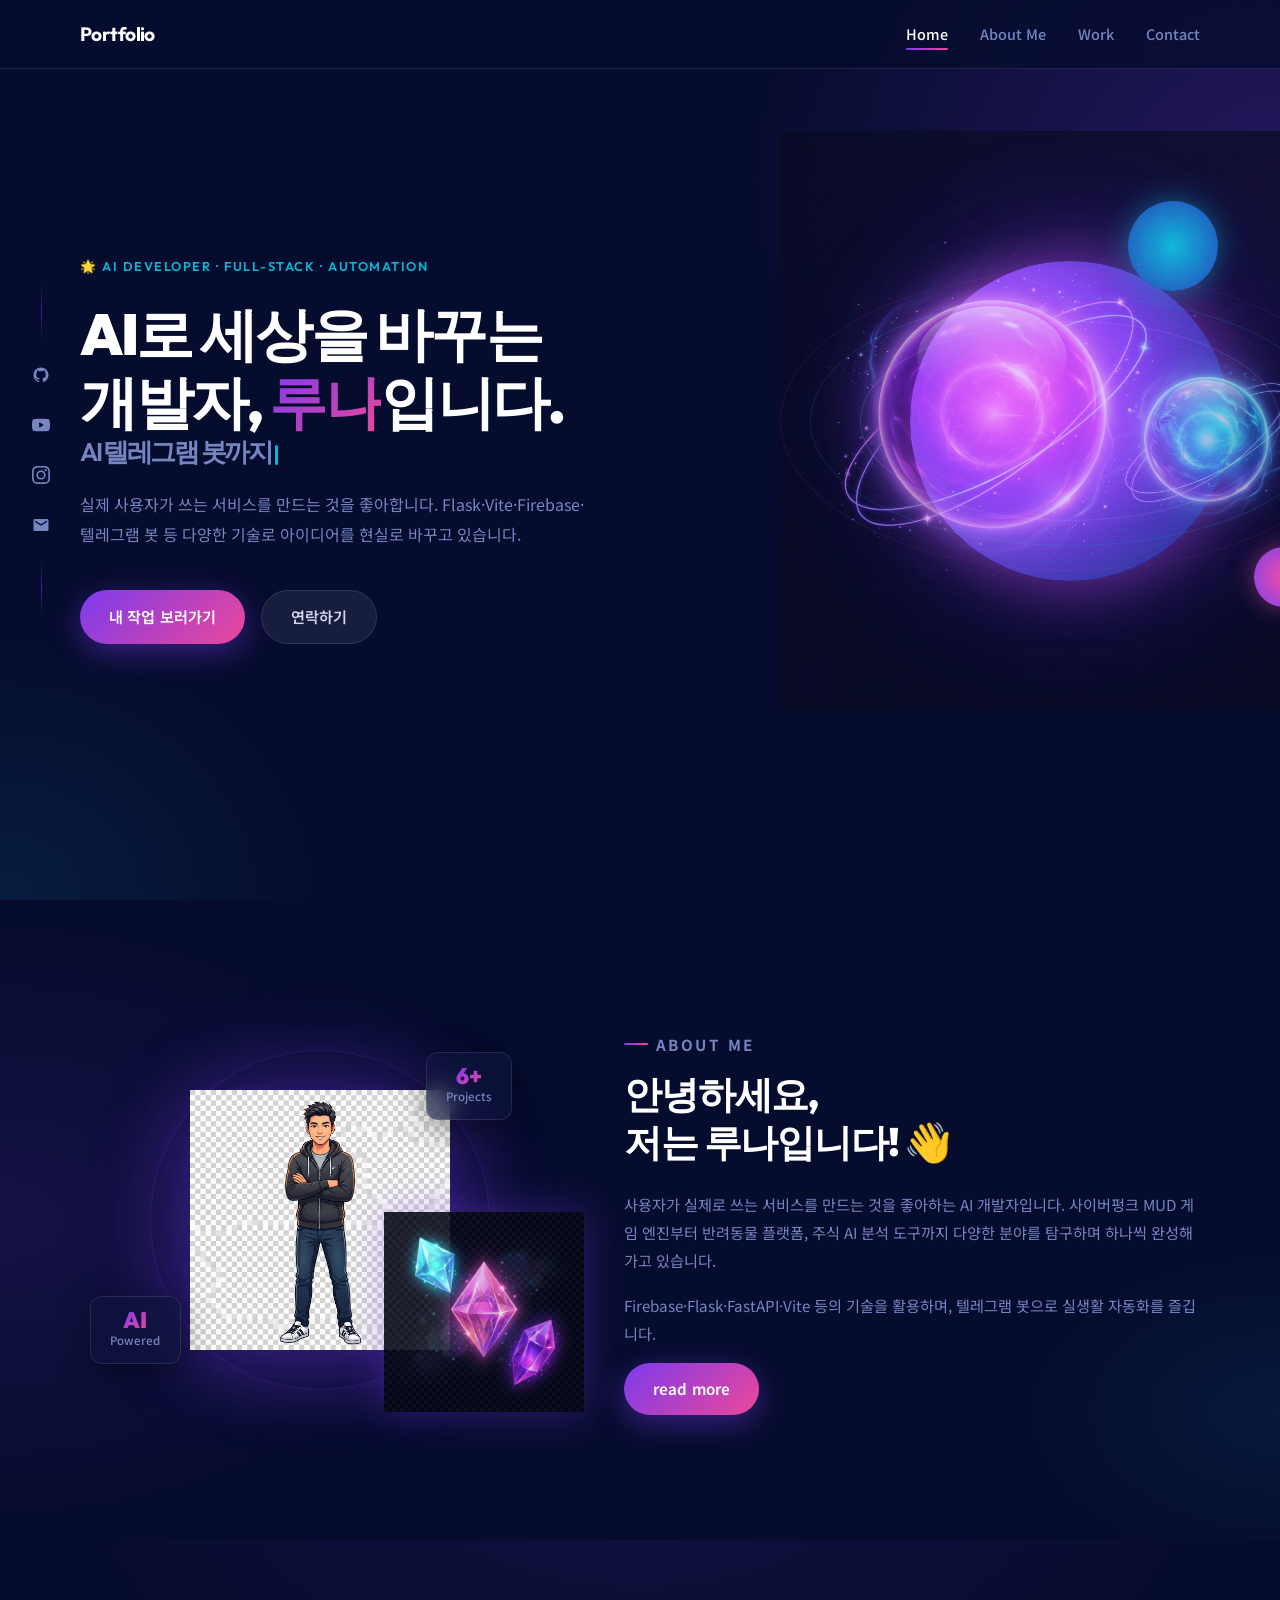
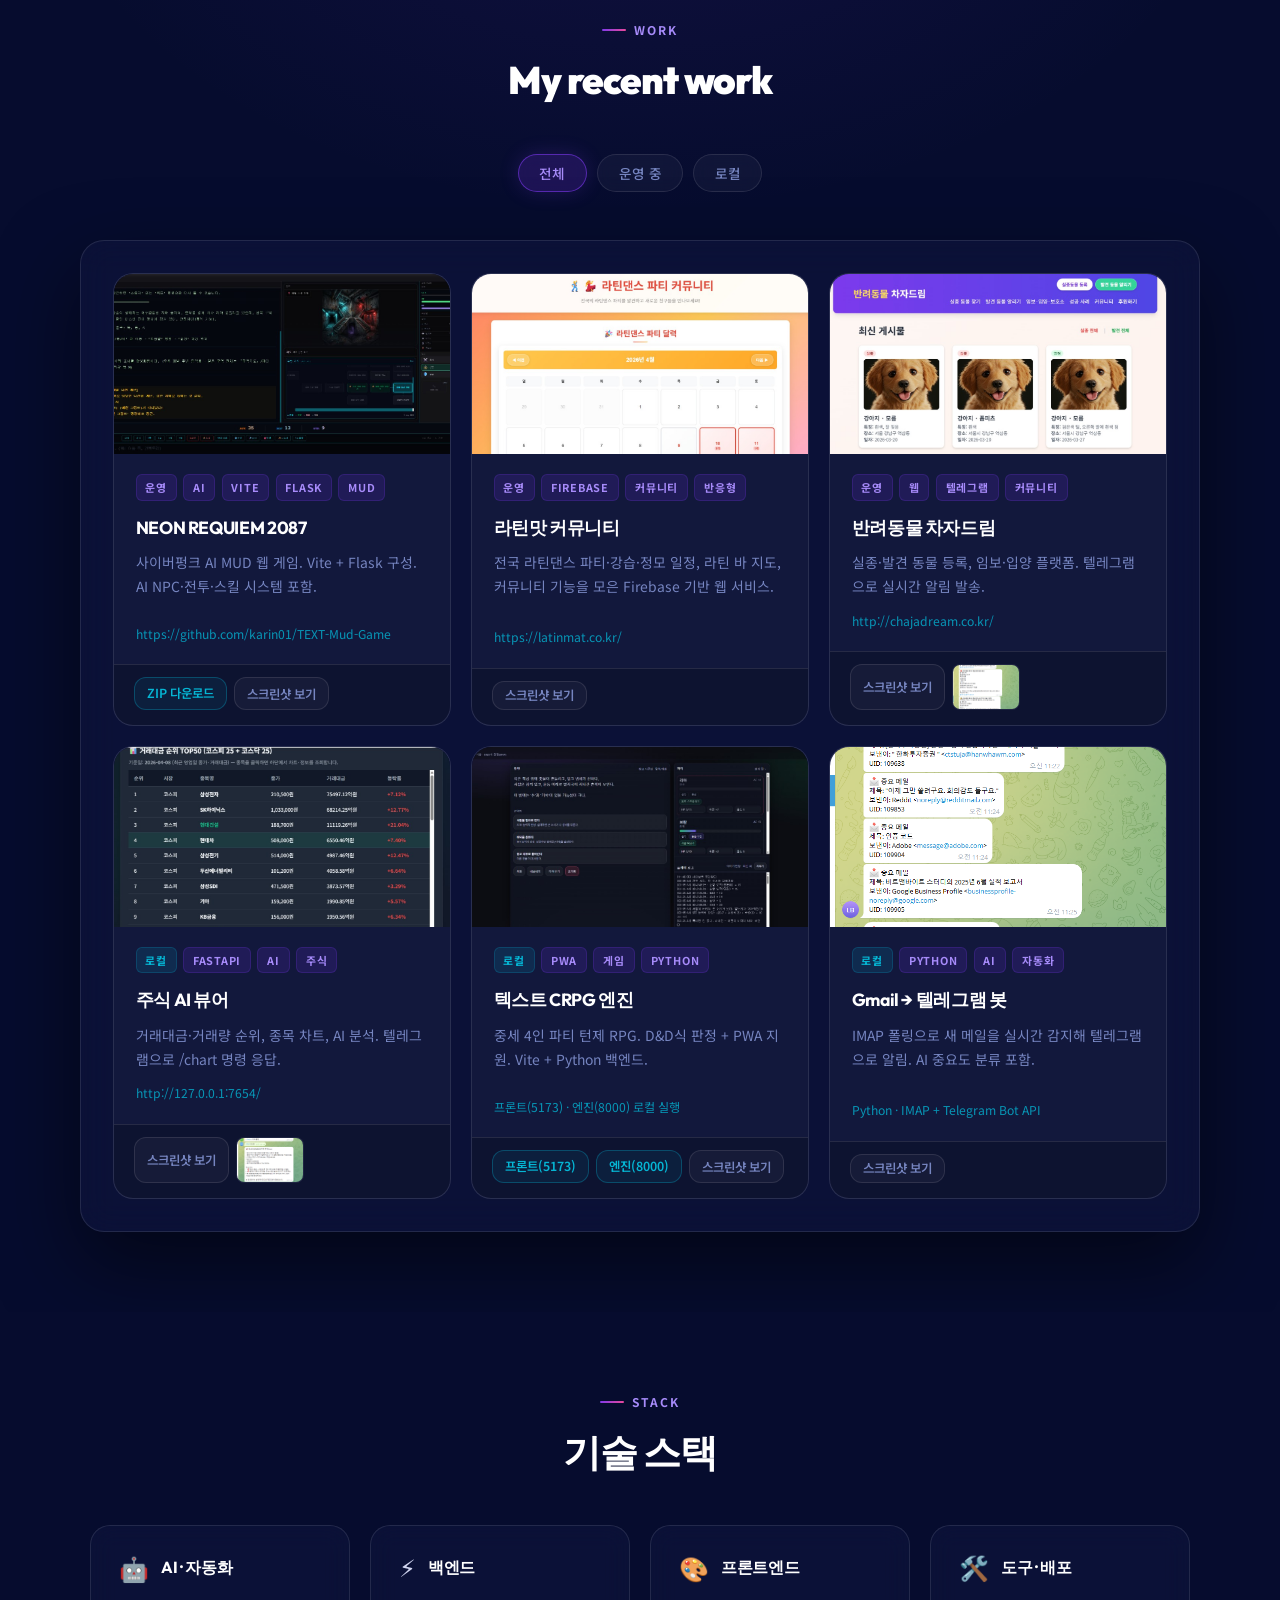
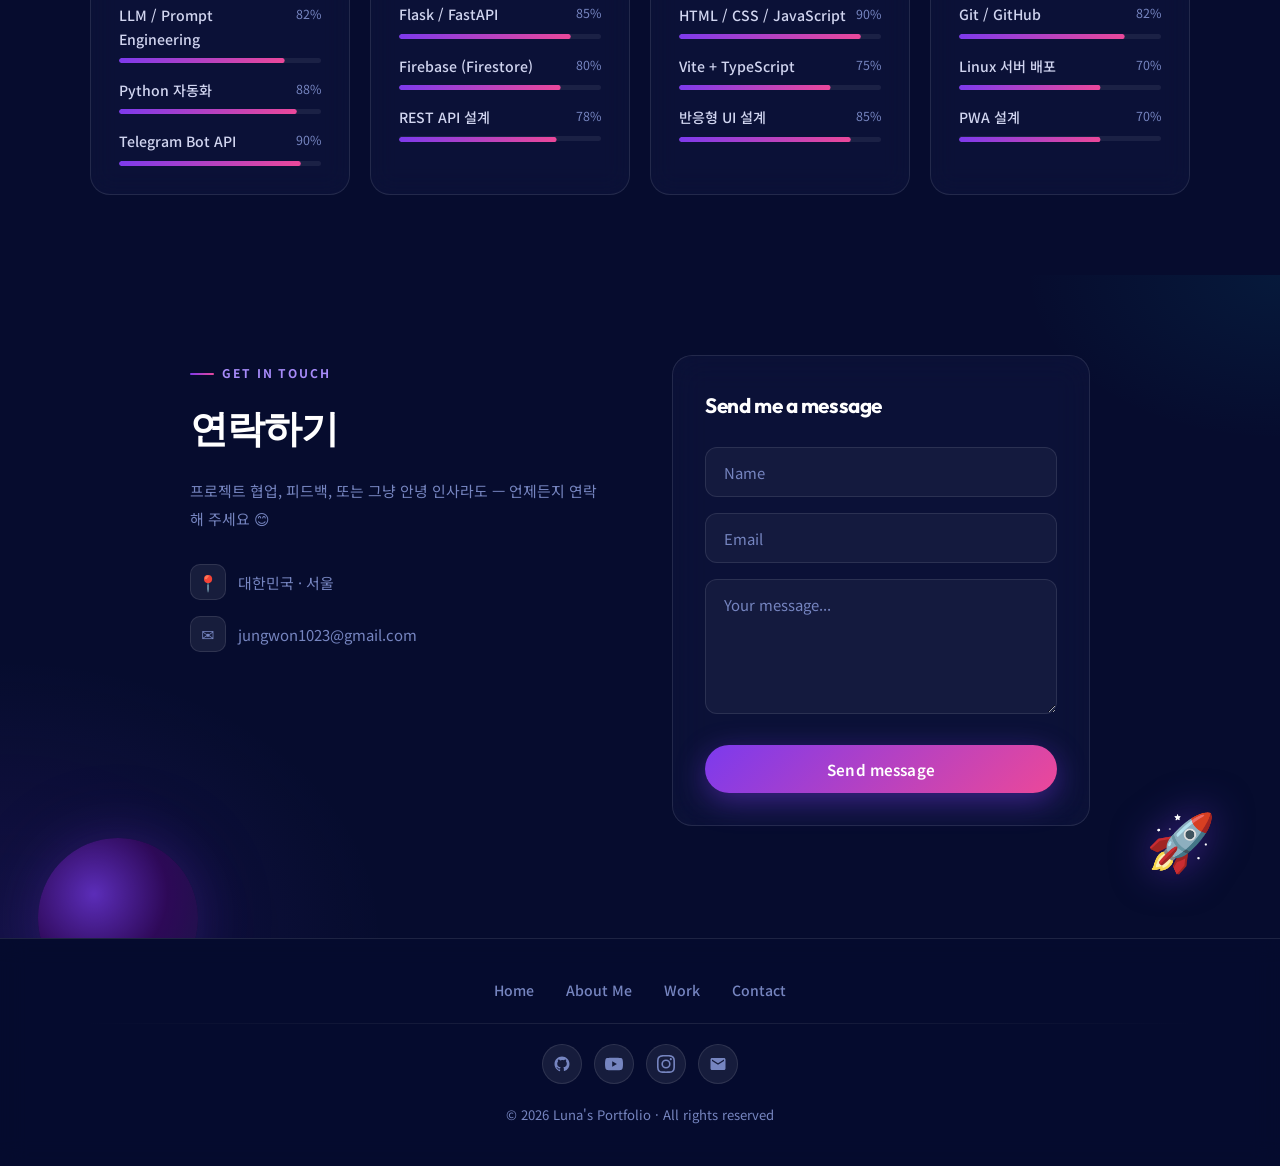
==== index.html @ 4ca3748e "Portfolio: 다크 네온 글래스모피즘 포트폴리오 초기 배포" ====
<!DOCTYPE html>
<html lang="ko">
<head>
  <meta charset="UTF-8" />
  <meta name="viewport" content="width=device-width, initial-scale=1.0" />
  <meta name="description" content="AI 개발자 루나의 포트폴리오 — 실제 운영·개발 중인 프로젝트를 소개합니다." />
  <title>Luna's Portfolio — AI Developer</title>
  <link rel="preconnect" href="https://fonts.googleapis.com" />
  <link rel="preconnect" href="https://fonts.gstatic.com" crossorigin />
  <link href="https://fonts.googleapis.com/css2?family=Noto+Sans+KR:wght@400;500;700;900&family=Outfit:wght@400;600;700;900&display=swap" rel="stylesheet" />
  <link rel="stylesheet" href="css/style.css" />
</head>
<body>

  <!-- ══════════════════════════════════════════
       좌측 사이드바 (소셜 아이콘 세로 배열)
  ══════════════════════════════════════════ -->
  <aside class="sidebar" aria-label="사이드 소셜 링크">
    <div class="sidebar-line"></div>
    <a href="https://github.com/karin01" target="_blank" rel="noopener noreferrer" class="sidebar-icon" aria-label="GitHub">
      <svg viewBox="0 0 24 24" fill="currentColor"><path d="M12 2C6.48 2 2 6.48 2 12c0 4.42 2.87 8.17 6.84 9.5.5.09.68-.22.68-.48v-1.7c-2.78.6-3.37-1.34-3.37-1.34-.46-1.16-1.12-1.47-1.12-1.47-.91-.62.07-.61.07-.61 1.01.07 1.54 1.04 1.54 1.04.9 1.54 2.36 1.09 2.93.84.09-.65.35-1.09.64-1.34-2.22-.25-4.56-1.11-4.56-4.95 0-1.09.39-1.99 1.03-2.69-.1-.25-.45-1.27.1-2.65 0 0 .84-.27 2.75 1.02A9.56 9.56 0 0 1 12 6.8c.85.004 1.71.115 2.51.337 1.91-1.29 2.75-1.02 2.75-1.02.55 1.38.2 2.4.1 2.65.64.7 1.03 1.6 1.03 2.69 0 3.85-2.34 4.7-4.57 4.95.36.31.68.92.68 1.85v2.74c0 .27.18.58.69.48A10.01 10.01 0 0 0 22 12c0-5.52-4.48-10-10-10z"/></svg>
    </a>
    <a href="https://www.youtube.com/@Lunastarin" target="_blank" rel="noopener noreferrer" class="sidebar-icon" aria-label="YouTube">
      <svg viewBox="0 0 24 24" fill="currentColor"><path d="M23.495 6.205a3.007 3.007 0 0 0-2.088-2.088c-1.87-.501-9.396-.501-9.396-.501s-7.507-.01-9.396.501A3.007 3.007 0 0 0 .527 6.205a31.247 31.247 0 0 0-.522 5.805 31.247 31.247 0 0 0 .522 5.783 3.007 3.007 0 0 0 2.088 2.088c1.868.502 9.396.502 9.396.502s7.506 0 9.396-.502a3.007 3.007 0 0 0 2.088-2.088 31.247 31.247 0 0 0 .5-5.783 31.247 31.247 0 0 0-.5-5.805zM9.609 15.601V8.408l6.264 3.602z"/></svg>
    </a>
    <a href="https://www.instagram.com/Lunastarin" target="_blank" rel="noopener noreferrer" class="sidebar-icon" aria-label="Instagram">
      <svg viewBox="0 0 24 24" fill="currentColor"><path d="M12 2.163c3.204 0 3.584.012 4.85.07 3.252.148 4.771 1.691 4.919 4.919.058 1.265.069 1.645.069 4.849 0 3.205-.012 3.584-.069 4.849-.149 3.225-1.664 4.771-4.919 4.919-1.266.058-1.644.07-4.85.07-3.204 0-3.584-.012-4.849-.07-3.26-.149-4.771-1.699-4.919-4.92-.058-1.265-.07-1.644-.07-4.849 0-3.204.013-3.583.07-4.849.149-3.227 1.664-4.771 4.919-4.919 1.266-.057 1.645-.069 4.849-.069zm0-2.163c-3.259 0-3.667.014-4.947.072-4.358.2-6.78 2.618-6.98 6.98-.059 1.281-.073 1.689-.073 4.948 0 3.259.014 3.668.072 4.948.2 4.358 2.618 6.78 6.98 6.98 1.281.058 1.689.072 4.948.072 3.259 0 3.668-.014 4.948-.072 4.354-.2 6.782-2.618 6.979-6.98.059-1.28.073-1.689.073-4.948 0-3.259-.014-3.667-.072-4.947-.196-4.354-2.617-6.78-6.979-6.98-1.281-.059-1.69-.073-4.949-.073zm0 5.838a6.162 6.162 0 1 0 0 12.324 6.162 6.162 0 0 0 0-12.324zM12 16a4 4 0 1 1 0-8 4 4 0 0 1 0 8zm6.406-11.845a1.44 1.44 0 1 0 0 2.881 1.44 1.44 0 0 0 0-2.881z"/></svg>
    </a>
    <a href="mailto:jungwon1023@gmail.com" class="sidebar-icon" aria-label="이메일 보내기">
      <svg viewBox="0 0 24 24" fill="currentColor"><path d="M20 4H4c-1.1 0-2 .9-2 2v12c0 1.1.9 2 2 2h16c1.1 0 2-.9 2-2V6c0-1.1-.9-2-2-2zm0 4-8 5-8-5V6l8 5 8-5v2z"/></svg>
    </a>
    <div class="sidebar-line"></div>
  </aside>

  <!-- ══════════════════════════════════════════
       헤더 네비게이션
  ══════════════════════════════════════════ -->
  <header class="site-header">
    <a class="logo" href="#top">Portfolio</a>
    <nav class="nav" aria-label="주요 메뉴">
      <a href="#top" class="nav-link is-active">Home</a>
      <a href="#about" class="nav-link">About Me</a>
      <a href="#projects" class="nav-link">Work</a>
      <a href="#contact" class="nav-link">Contact</a>
    </nav>
    <button class="nav-toggle" id="nav-toggle" aria-label="메뉴 열기">☰</button>
  </header>

  <main id="top">

    <!-- ══════════════════════════════════════════
         히어로 섹션
    ══════════════════════════════════════════ -->
    <section class="hero">
      <!-- 배경 장식 구체들 -->
      <div class="orb-group" aria-hidden="true">
        <div class="orb orb-main">
          <div class="orb-ring orb-ring-1"></div>
          <div class="orb-ring orb-ring-2"></div>
          <div class="orb-ring orb-ring-3"></div>
        </div>
        <div class="orb orb-sm orb-sm-1"></div>
        <div class="orb orb-sm orb-sm-2"></div>
        <img src="assets/orbs.png" class="orb-img" alt="" aria-hidden="true" />
      </div>

      <!-- 히어로 텍스트 -->
      <div class="hero-content">
        <p class="hero-eyebrow">🌟 AI Developer · Full-Stack · Automation</p>
        <h1 class="hero-title">
          <span class="hero-line-1">AI로 세상을 바꾸는</span>
          <span class="hero-line-2">개발자, <span class="hero-name-grad">루나</span>입니다.</span>
          <span class="hero-line-3">
            <span id="typing-target">사이버펑크 MUD 게임부터<span class="typing-cursor"></span></span>
          </span>
        </h1>
        <p class="hero-lead">
          실제 사용자가 쓰는 서비스를 만드는 것을 좋아합니다.
          Flask·Vite·Firebase·텔레그램 봇 등 다양한 기술로
          아이디어를 현실로 바꾸고 있습니다.
        </p>
        <div class="hero-actions">
          <a class="btn btn-primary" href="#projects">내 작업 보러가기</a>
          <a class="btn btn-ghost" href="#contact">연락하기</a>
        </div>
      </div>
    </section>

    <!-- ══════════════════════════════════════════
         소개 섹션
    ══════════════════════════════════════════ -->
    <section id="about" class="section about-section">
      <!-- 캐릭터 + 원형 배경 -->
      <div class="about-visual">
        <div class="about-circle-bg"></div>
        <img src="assets/character.png" alt="캐릭터 일러스트" class="about-character" />
        <img src="assets/crystals.png" alt="" class="about-crystals" aria-hidden="true" />
        <!-- 작은 박스 카드들 -->
        <div class="about-badge about-badge-1" aria-hidden="true">
          <span class="badge-num">6+</span>
          <span class="badge-lbl">Projects</span>
        </div>
        <div class="about-badge about-badge-2" aria-hidden="true">
          <span class="badge-num">AI</span>
          <span class="badge-lbl">Powered</span>
        </div>
      </div>

      <!-- About 텍스트 -->
      <div class="about-text">
        <p class="section-label">About Me</p>
        <h2>안녕하세요,<br />저는 루나입니다! 👋</h2>
        <p>
          사용자가 실제로 쓰는 서비스를 만드는 것을 좋아하는 AI 개발자입니다.
          사이버펑크 MUD 게임 엔진부터 반려동물 플랫폼, 주식 AI 분석 도구까지
          다양한 분야를 탐구하며 하나씩 완성해가고 있습니다.
        </p>
        <p>
          Firebase·Flask·FastAPI·Vite 등의 기술을 활용하며,
          텔레그램 봇으로 실생활 자동화를 즐깁니다.
        </p>
        <a class="btn btn-primary" href="#projects">read more</a>
      </div>
    </section>

    <!-- ══════════════════════════════════════════
         프로젝트 섹션
    ══════════════════════════════════════════ -->
    <section id="projects" class="section projects-section">
      <p class="section-label section-label--center">Work</p>
      <h2 class="section-title-center">My recent work</h2>

      <!-- 필터 탭 -->
      <div class="filter-bar" role="tablist" aria-label="프로젝트 필터">
        <button type="button" class="filter-btn is-active" data-filter="all">전체</button>
        <button type="button" class="filter-btn" data-filter="live">운영 중</button>
        <button type="button" class="filter-btn" data-filter="local">로컬</button>
      </div>

      <!-- 프로젝트 카드 그리드 -->
      <div class="projects-showcase">
        <div class="project-grid" id="project-grid">
          <!-- JS에서 카드 삽입 -->
        </div>
      </div>
    </section>

    <!-- ══════════════════════════════════════════
         기술 스택 섹션
    ══════════════════════════════════════════ -->
    <section id="skills" class="section skills-section">
      <p class="section-label section-label--center">Stack</p>
      <h2 class="section-title-center">기술 스택</h2>
      <div class="skills-grid" id="skills-grid">
        <!-- JS에서 삽입 -->
      </div>
    </section>

    <!-- ══════════════════════════════════════════
         연락 섹션
    ══════════════════════════════════════════ -->
    <section id="contact" class="section contact-section">
      <!-- 하단 행성 장식 -->
      <div class="contact-planet" aria-hidden="true"></div>
      <div class="contact-rocket" aria-hidden="true">🚀</div>

      <div class="contact-grid">
        <!-- 왼쪽: 연락 정보 -->
        <div class="contact-info">
          <p class="section-label">Get in touch</p>
          <h2>연락하기</h2>
          <p class="contact-desc">
            프로젝트 협업, 피드백, 또는 그냥 안녕 인사라도 —
            언제든지 연락해 주세요 😊
          </p>
          <ul class="contact-list">
            <li>
              <span class="contact-icon">📍</span>
              <span>대한민국 · 서울</span>
            </li>
            <li>
              <a href="mailto:jungwon1023@gmail.com">
                <span class="contact-icon">✉️</span>
                <span>jungwon1023@gmail.com</span>
              </a>
            </li>

          </ul>
        </div>

        <!-- 오른쪽: 메시지 폼 -->
        <div class="contact-form-wrap">
          <h3>Send me a message</h3>
          <form class="contact-form" id="contact-form" onsubmit="handleFormSubmit(event)">
            <div class="form-group">
              <input type="text" id="form-name" placeholder="Name" required autocomplete="name" />
            </div>
            <div class="form-group">
              <input type="email" id="form-email" placeholder="Email" required autocomplete="email" />
            </div>
            <div class="form-group">
              <textarea id="form-message" rows="5" placeholder="Your message..." required></textarea>
            </div>
            <button type="submit" class="btn btn-primary btn-submit">Send message</button>
            <p class="form-notice" id="form-notice" hidden></p>
          </form>
        </div>
      </div>
    </section>

  </main>

  <!-- ══════════════════════════════════════════
       푸터
  ══════════════════════════════════════════ -->
  <footer class="site-footer">
    <nav class="footer-nav" aria-label="푸터 메뉴">
      <a href="#top">Home</a>
      <a href="#about">About Me</a>
      <a href="#projects">Work</a>
      <a href="#contact">Contact</a>
    </nav>
    <div class="footer-divider"></div>
    <div class="footer-social" aria-label="소셜 링크">
      <!-- GitHub -->
      <a href="https://github.com/karin01" target="_blank" rel="noopener noreferrer" class="social-btn" aria-label="GitHub">
        <svg viewBox="0 0 24 24" fill="currentColor"><path d="M12 2C6.48 2 2 6.48 2 12c0 4.42 2.87 8.17 6.84 9.5.5.09.68-.22.68-.48v-1.7c-2.78.6-3.37-1.34-3.37-1.34-.46-1.16-1.12-1.47-1.12-1.47-.91-.62.07-.61.07-.61 1.01.07 1.54 1.04 1.54 1.04.9 1.54 2.36 1.09 2.93.84.09-.65.35-1.09.64-1.34-2.22-.25-4.56-1.11-4.56-4.95 0-1.09.39-1.99 1.03-2.69-.1-.25-.45-1.27.1-2.65 0 0 .84-.27 2.75 1.02A9.56 9.56 0 0 1 12 6.8c.85.004 1.71.115 2.51.337 1.91-1.29 2.75-1.02 2.75-1.02.55 1.38.2 2.4.1 2.65.64.7 1.03 1.6 1.03 2.69 0 3.85-2.34 4.7-4.57 4.95.36.31.68.92.68 1.85v2.74c0 .27.18.58.69.48A10.01 10.01 0 0 0 22 12c0-5.52-4.48-10-10-10z"/></svg>
      </a>
      <!-- YouTube -->
      <a href="https://www.youtube.com/@Lunastarin" target="_blank" rel="noopener noreferrer" class="social-btn" aria-label="YouTube">
        <svg viewBox="0 0 24 24" fill="currentColor"><path d="M23.495 6.205a3.007 3.007 0 0 0-2.088-2.088c-1.87-.501-9.396-.501-9.396-.501s-7.507-.01-9.396.501A3.007 3.007 0 0 0 .527 6.205a31.247 31.247 0 0 0-.522 5.805 31.247 31.247 0 0 0 .522 5.783 3.007 3.007 0 0 0 2.088 2.088c1.868.502 9.396.502 9.396.502s7.506 0 9.396-.502a3.007 3.007 0 0 0 2.088-2.088 31.247 31.247 0 0 0 .5-5.783 31.247 31.247 0 0 0-.5-5.805zM9.609 15.601V8.408l6.264 3.602z"/></svg>
      </a>
      <!-- Instagram -->
      <a href="https://www.instagram.com/Lunastarin" target="_blank" rel="noopener noreferrer" class="social-btn" aria-label="Instagram">
        <svg viewBox="0 0 24 24" fill="currentColor"><path d="M12 2.163c3.204 0 3.584.012 4.85.07 3.252.148 4.771 1.691 4.919 4.919.058 1.265.069 1.645.069 4.849 0 3.205-.012 3.584-.069 4.849-.149 3.225-1.664 4.771-4.919 4.919-1.266.058-1.644.07-4.85.07-3.204 0-3.584-.012-4.849-.07-3.26-.149-4.771-1.699-4.919-4.92-.058-1.265-.07-1.644-.07-4.849 0-3.204.013-3.583.07-4.849.149-3.227 1.664-4.771 4.919-4.919 1.266-.057 1.645-.069 4.849-.069zm0-2.163c-3.259 0-3.667.014-4.947.072-4.358.2-6.78 2.618-6.98 6.98-.059 1.281-.073 1.689-.073 4.948 0 3.259.014 3.668.072 4.948.2 4.358 2.618 6.78 6.98 6.98 1.281.058 1.689.072 4.948.072 3.259 0 3.668-.014 4.948-.072 4.354-.2 6.782-2.618 6.979-6.98.059-1.28.073-1.689.073-4.948 0-3.259-.014-3.667-.072-4.947-.196-4.354-2.617-6.78-6.979-6.98-1.281-.059-1.69-.073-4.949-.073zm0 5.838a6.162 6.162 0 1 0 0 12.324 6.162 6.162 0 0 0 0-12.324zM12 16a4 4 0 1 1 0-8 4 4 0 0 1 0 8zm6.406-11.845a1.44 1.44 0 1 0 0 2.881 1.44 1.44 0 0 0 0-2.881z"/></svg>
      </a>

      <!-- Email -->
      <a href="mailto:jungwon1023@gmail.com" class="social-btn" aria-label="이메일">
        <svg viewBox="0 0 24 24" fill="currentColor"><path d="M20 4H4c-1.1 0-2 .9-2 2v12c0 1.1.9 2 2 2h16c1.1 0 2-.9 2-2V6c0-1.1-.9-2-2-2zm0 4-8 5-8-5V6l8 5 8-5v2z"/></svg>
      </a>
    </div>
    <p class="footer-copy">© <span id="year"></span> Luna's Portfolio · All rights reserved</p>
  </footer>

  <!-- 스크린샷 라이트박스 -->
  <div id="lightbox" class="lightbox" role="dialog" aria-modal="true" hidden>
    <button type="button" class="lightbox-close" aria-label="닫기">×</button>
    <img id="lightbox-img" class="lightbox-img" src="" alt="" />
  </div>

  <script src="js/main.js"></script>
</body>
</html>
---- css/style.css ----
/* ============================================================
   포트폴리오 — 딥 네이비 + 3D 구체 + 글래스모피즘
   레퍼런스: Sourasith Phomhome 스타일 포트폴리오
   ============================================================ */

/* ── 1. 디자인 토큰 ──────────────────────────────────────── */
:root {
  --bg:             #060c2e;      /* 딥 네이비 베이스 */
  --bg-mid:         #0a1245;      /* 섹션 중간 배경 */
  --bg-card:        rgba(15, 20, 60, 0.65);
  --bg-card-hover:  rgba(20, 28, 80, 0.8);

  --purple:         #7c3aed;
  --purple-light:   #a78bfa;
  --pink:           #ec4899;
  --cyan:           #06b6d4;
  --blue:           #3b82f6;

  /* 메인 그라디언트 */
  --grad-hero:      linear-gradient(135deg, #7c3aed, #ec4899);
  --grad-orb-main:  radial-gradient(circle at 35% 40%, #c044f0 0%, #7c3aed 40%, #1e2a8a 80%);
  --grad-orb-sm1:   radial-gradient(circle, #06b6d4, #1e40af);
  --grad-orb-sm2:   radial-gradient(circle, #ec4899, #7c3aed);
  --grad-planet:    radial-gradient(circle at 35% 35%, #7c3aed 0%, #3b0764 50%, #1e1b4b 100%);

  --glass:          rgba(255, 255, 255, 0.04);
  --glass-border:   rgba(255, 255, 255, 0.1);
  --glass-strong:   rgba(255, 255, 255, 0.07);

  --text:           #d1d5f0;
  --text-muted:     #7685c0;
  --text-bright:    #ffffff;

  --radius:         20px;
  --radius-sm:      12px;
  --font-display:   "Outfit", system-ui, sans-serif;
  --font-body:      "Noto Sans KR", system-ui, sans-serif;
  --shadow:         0 24px 60px rgba(0, 0, 0, 0.6);
  --t:              0.3s cubic-bezier(0.4, 0, 0.2, 1);
}

/* ── 2. 리셋 & 기초 ──────────────────────────────────────── */
*, *::before, *::after { box-sizing: border-box; margin: 0; padding: 0; }
html { scroll-behavior: smooth; }
body {
  font-family: var(--font-body);
  font-size: 1rem;
  line-height: 1.7;
  color: var(--text);
  background: var(--bg);
  overflow-x: hidden;
  min-height: 100vh;
}

/* ── 3. 좌측 사이드바 ────────────────────────────────────── */
.sidebar {
  position: fixed;
  left: 1.5rem;
  top: 50%;
  transform: translateY(-50%);
  z-index: 50;
  display: flex;
  flex-direction: column;
  align-items: center;
  gap: 1rem;
}

.sidebar-line {
  width: 1px;
  height: 60px;
  background: linear-gradient(to bottom, transparent, rgba(124, 58, 237, 0.5), transparent);
}

.sidebar-icon {
  display: flex;
  align-items: center;
  justify-content: center;
  width: 34px;
  height: 34px;
  color: var(--text-muted);
  border-radius: 8px;
  transition: color var(--t), transform var(--t);
}

.sidebar-icon svg { width: 18px; height: 18px; }

.sidebar-icon:hover {
  color: var(--purple-light);
  transform: scale(1.2);
}

/* ── 4. 헤더 ────────────────────────────────────────────── */
.site-header {
  position: fixed;
  top: 0;
  left: 0;
  right: 0;
  z-index: 100;
  display: flex;
  align-items: center;
  justify-content: space-between;
  padding: 1.1rem 5rem 1.1rem 5rem;
  background: rgba(6, 12, 46, 0.75);
  backdrop-filter: blur(20px);
  -webkit-backdrop-filter: blur(20px);
  border-bottom: 1px solid var(--glass-border);
}

.logo {
  font-family: var(--font-display);
  font-weight: 700;
  font-size: 1.2rem;
  color: var(--text-bright);
  text-decoration: none;
  letter-spacing: -0.03em;
}

.nav {
  display: flex;
  gap: 2rem;
}

.nav-link {
  color: var(--text-muted);
  text-decoration: none;
  font-size: 0.9rem;
  font-weight: 500;
  position: relative;
  transition: color var(--t);
}

.nav-link::after {
  content: "";
  position: absolute;
  bottom: -4px;
  left: 0;
  width: 0;
  height: 2px;
  background: var(--grad-hero);
  border-radius: 2px;
  transition: width var(--t);
}

.nav-link:hover,
.nav-link.is-active {
  color: var(--text-bright);
}

.nav-link.is-active::after,
.nav-link:hover::after {
  width: 100%;
}

.nav-toggle {
  display: none;
  background: none;
  border: none;
  color: var(--text);
  font-size: 1.5rem;
  cursor: pointer;
}

/* ── 5. 메인 레이아웃 ────────────────────────────────────── */
main {
  position: relative;
  z-index: 1;
}

.section {
  padding: 6rem 5rem;
  position: relative;
  overflow: hidden;
}

/* ── 6. 히어로 섹션 ──────────────────────────────────────── */
.hero {
  min-height: 100vh;
  padding: 0 5rem;
  display: flex;
  align-items: center;
  position: relative;
  overflow: hidden;
  /* 배경 그라디언트 */
  background:
    radial-gradient(ellipse 70% 80% at 100% 20%, rgba(124, 58, 237, 0.25) 0%, transparent 60%),
    radial-gradient(ellipse 50% 60% at 0% 100%, rgba(6, 182, 212, 0.1) 0%, transparent 50%),
    var(--bg);
}

/* 배경 구체 그룹 */
.orb-group {
  position: absolute;
  right: -80px;
  top: 50%;
  transform: translateY(-55%);
  width: 580px;
  height: 580px;
  pointer-events: none;
}

/* 메인 구체 */
.orb {
  position: absolute;
  border-radius: 50%;
}

.orb-main {
  width: 320px;
  height: 320px;
  top: 50%;
  left: 50%;
  transform: translate(-50%, -50%);
  background: var(--grad-orb-main);
  box-shadow:
    0 0 60px rgba(192, 68, 240, 0.5),
    0 0 120px rgba(124, 58, 237, 0.3),
    inset 0 0 60px rgba(255, 255, 255, 0.05);
  animation: orbPulse 6s ease-in-out infinite;
}

/* 오비탈 링 */
.orb-ring {
  position: absolute;
  border-radius: 50%;
  border: 1px solid rgba(167, 139, 250, 0.2);
  top: 50%;
  left: 50%;
  transform: translate(-50%, -50%);
  animation: ringRotate 12s linear infinite;
}

.orb-ring-1 {
  width: 420px;
  height: 200px;
  animation-duration: 12s;
}

.orb-ring-2 {
  width: 520px;
  height: 250px;
  border-color: rgba(6, 182, 212, 0.15);
  animation-duration: 18s;
  animation-direction: reverse;
}

.orb-ring-3 {
  width: 580px;
  height: 300px;
  border-color: rgba(236, 72, 153, 0.1);
  animation-duration: 24s;
}

@keyframes ringRotate {
  from { transform: translate(-50%, -50%) rotate(0deg); }
  to   { transform: translate(-50%, -50%) rotate(360deg); }
}

@keyframes orbPulse {
  0%, 100% {
    box-shadow: 0 0 60px rgba(192, 68, 240, 0.5), 0 0 120px rgba(124, 58, 237, 0.3);
  }
  50% {
    box-shadow: 0 0 90px rgba(192, 68, 240, 0.7), 0 0 180px rgba(124, 58, 237, 0.4);
  }
}

/* 작은 위성 구체들 */
.orb-sm {
  width: 90px;
  height: 90px;
  animation: orbFloat 8s ease-in-out infinite;
}

.orb-sm-1 {
  top: 12%;
  left: 60%;
  background: var(--grad-orb-sm1);
  box-shadow: 0 0 30px rgba(6, 182, 212, 0.5);
  animation-delay: -3s;
}

.orb-sm-2 {
  bottom: 18%;
  right: 8%;
  width: 60px;
  height: 60px;
  background: var(--grad-orb-sm2);
  box-shadow: 0 0 24px rgba(236, 72, 153, 0.5);
  animation-delay: -6s;
  animation-duration: 10s;
}

@keyframes orbFloat {
  0%, 100% { transform: translateY(0px); }
  50%       { transform: translateY(-20px); }
}

/* 오브 이미지 (생성된 이미지) */
.orb-img {
  position: absolute;
  inset: 0;
  width: 100%;
  height: 100%;
  object-fit: contain;
  opacity: 0.7;
  mix-blend-mode: screen;
}

/* 히어로 텍스트 */
.hero-content {
  position: relative;
  z-index: 2;
  max-width: 52%;
  animation: fadeUp 0.8s ease forwards;
  opacity: 0;
}

.hero-eyebrow {
  font-family: var(--font-display);
  font-size: 0.8rem;
  font-weight: 600;
  letter-spacing: 0.12em;
  text-transform: uppercase;
  color: var(--cyan);
  margin-bottom: 1.5rem;
  display: flex;
  align-items: center;
  gap: 0.5rem;
}

.hero-title {
  font-family: var(--font-display);
  font-size: clamp(2.4rem, 5vw, 3.6rem);
  font-weight: 900;
  line-height: 1.1;
  letter-spacing: -0.04em;
  margin-bottom: 1.5rem;
  display: flex;
  flex-direction: column;
  gap: 0.3rem;
}

.hero-line-1 {
  color: var(--text-bright);
}

.hero-line-2 {
  color: var(--text-bright);
}

.hero-name-grad {
  background: var(--grad-hero);
  -webkit-background-clip: text;
  background-clip: text;
  color: transparent;
}

.hero-line-3 {
  font-size: clamp(1.2rem, 2.5vw, 1.6rem);
  font-weight: 600;
  color: var(--text-muted);
  animation: fadeUp 0.8s ease forwards 0.5s;
  opacity: 0;
}

/* 타이핑 커서 */
.typing-cursor {
  display: inline-block;
  width: 3px;
  height: 0.8em;
  background: var(--cyan);
  margin-left: 3px;
  vertical-align: middle;
  border-radius: 2px;
  animation: blink 1s step-end infinite;
}

@keyframes blink {
  0%, 100% { opacity: 1; }
  50%       { opacity: 0; }
}

.hero-lead {
  color: var(--text-muted);
  max-width: 32rem;
  margin-bottom: 2.5rem;
  font-size: 1rem;
  line-height: 1.85;
  animation: fadeUp 0.8s ease forwards 0.8s;
  opacity: 0;
}

.hero-actions {
  display: flex;
  gap: 1rem;
  flex-wrap: wrap;
  animation: fadeUp 0.8s ease forwards 1.1s;
  opacity: 0;
}

/* ── 7. 버튼 ─────────────────────────────────────────────── */
.btn {
  display: inline-flex;
  align-items: center;
  justify-content: center;
  gap: 0.4rem;
  padding: 0.82rem 1.8rem;
  border-radius: 999px;
  font-family: var(--font-body);
  font-weight: 600;
  font-size: 0.95rem;
  text-decoration: none;
  border: none;
  cursor: pointer;
  transition: transform var(--t), box-shadow var(--t), background var(--t);
  letter-spacing: 0.01em;
}

.btn-primary {
  background: var(--grad-hero);
  color: #fff;
  box-shadow: 0 8px 30px rgba(124, 58, 237, 0.45);
}

.btn-primary:hover {
  transform: translateY(-3px);
  box-shadow: 0 16px 40px rgba(124, 58, 237, 0.6);
}

.btn-ghost {
  background: var(--glass-strong);
  color: var(--text);
  border: 1px solid var(--glass-border);
  backdrop-filter: blur(8px);
}

.btn-ghost:hover {
  border-color: rgba(124, 58, 237, 0.5);
  color: var(--text-bright);
  transform: translateY(-2px);
}

.btn-submit { width: 100%; margin-top: 0.5rem; }

/* ── 8. 소개 섹션 ────────────────────────────────────────── */
.about-section {
  padding: 5rem 5rem;
  display: grid;
  grid-template-columns: 1fr 1.2fr;
  gap: 4rem;
  align-items: center;
  background:
    radial-gradient(ellipse 60% 80% at 0% 50%, rgba(124, 58, 237, 0.12) 0%, transparent 60%),
    radial-gradient(ellipse 40% 50% at 100% 80%, rgba(6, 182, 212, 0.08) 0%, transparent 50%);
}

/* 캐릭터 비주얼 */
.about-visual {
  position: relative;
  display: flex;
  align-items: center;
  justify-content: center;
  height: 480px;
}

.about-circle-bg {
  position: absolute;
  width: 340px;
  height: 340px;
  border-radius: 50%;
  background: radial-gradient(circle, rgba(124, 58, 237, 0.2) 0%, rgba(60, 30, 140, 0.3) 50%, transparent 80%);
  border: 1px solid rgba(124, 58, 237, 0.2);
  box-shadow: 0 0 80px rgba(124, 58, 237, 0.2);
  animation: circlePulse 5s ease-in-out infinite;
}

@keyframes circlePulse {
  0%, 100% { transform: scale(1); opacity: 1; }
  50%       { transform: scale(1.03); opacity: 0.85; }
}

.about-character {
  position: relative;
  z-index: 2;
  width: 260px;
  height: auto;
  filter: drop-shadow(0 10px 40px rgba(124, 58, 237, 0.35));
  animation: floatChar 6s ease-in-out infinite;
}

@keyframes floatChar {
  0%, 100% { transform: translateY(0px); }
  50%       { transform: translateY(-12px); }
}

.about-crystals {
  position: absolute;
  bottom: 10%;
  right: -5%;
  width: 200px;
  height: auto;
  z-index: 3;
  opacity: 0.9;
  animation: crystalFloat 8s ease-in-out infinite;
  filter: drop-shadow(0 0 20px rgba(124, 58, 237, 0.4));
}

@keyframes crystalFloat {
  0%, 100% { transform: translateY(0px) rotate(0deg); }
  33%       { transform: translateY(-10px) rotate(3deg); }
  66%       { transform: translateY(5px) rotate(-2deg); }
}

/* 배지 카드 */
.about-badge {
  position: absolute;
  background: var(--bg-card);
  border: 1px solid var(--glass-border);
  backdrop-filter: blur(12px);
  border-radius: var(--radius-sm);
  padding: 0.75rem 1.2rem;
  display: flex;
  flex-direction: column;
  align-items: center;
  box-shadow: 0 8px 32px rgba(0, 0, 0, 0.4);
  z-index: 4;
}

.badge-num {
  font-family: var(--font-display);
  font-size: 1.4rem;
  font-weight: 900;
  background: var(--grad-hero);
  -webkit-background-clip: text;
  background-clip: text;
  color: transparent;
  line-height: 1;
}

.badge-lbl {
  font-size: 0.72rem;
  color: var(--text-muted);
  font-weight: 500;
}

.about-badge-1 {
  top: 15%;
  right: 10%;
  animation: floatBadge1 7s ease-in-out infinite;
}

.about-badge-2 {
  bottom: 20%;
  left: 2%;
  animation: floatBadge2 9s ease-in-out infinite;
}

@keyframes floatBadge1 {
  0%, 100% { transform: translateY(0); }
  50%       { transform: translateY(-8px); }
}
@keyframes floatBadge2 {
  0%, 100% { transform: translateY(0); }
  50%       { transform: translateY(8px); }
}

/* About 텍스트 */
.about-text .section-label {
  margin-bottom: 0.75rem;
}

.about-text h2 {
  font-family: var(--font-display);
  font-size: clamp(1.8rem, 3vw, 2.5rem);
  font-weight: 900;
  color: var(--text-bright);
  letter-spacing: -0.03em;
  line-height: 1.25;
  margin-bottom: 1.5rem;
}

.about-text p {
  color: var(--text-muted);
  font-size: 0.95rem;
  line-height: 1.85;
  margin-bottom: 1rem;
}

/* ── 9. 섹션 레이블 (공통) ───────────────────────────────── */
.section-label {
  display: inline-flex;
  align-items: center;
  gap: 0.5rem;
  font-size: 0.75rem;
  font-weight: 700;
  letter-spacing: 0.16em;
  text-transform: uppercase;
  color: var(--purple-light);
  margin-bottom: 0.5rem;
}

.section-label::before {
  content: "";
  width: 24px;
  height: 2px;
  background: var(--grad-hero);
  border-radius: 2px;
}

.section-label--center {
  display: flex;
  justify-content: center;
}

.section-title-center {
  font-family: var(--font-display);
  font-size: clamp(1.7rem, 3vw, 2.4rem);
  font-weight: 900;
  color: var(--text-bright);
  text-align: center;
  letter-spacing: -0.03em;
  margin-bottom: 2.5rem;
}

/* ── 10. 프로젝트 섹션 ───────────────────────────────────── */
.projects-section {
  padding: 5rem 5rem;
  background:
    radial-gradient(ellipse 80% 50% at 50% -10%, rgba(124, 58, 237, 0.1) 0%, transparent 60%);
}

/* 필터 바 */
.filter-bar {
  display: flex;
  justify-content: center;
  gap: 0.6rem;
  margin-bottom: 3rem;
}

.filter-btn {
  padding: 0.5rem 1.3rem;
  border-radius: 999px;
  border: 1px solid var(--glass-border);
  background: var(--glass);
  color: var(--text-muted);
  font-family: var(--font-body);
  font-size: 0.85rem;
  font-weight: 500;
  cursor: pointer;
  transition: all var(--t);
  backdrop-filter: blur(8px);
}

.filter-btn:hover {
  color: var(--text-bright);
  border-color: rgba(124, 58, 237, 0.4);
}

.filter-btn.is-active {
  background: rgba(124, 58, 237, 0.2);
  border-color: rgba(124, 58, 237, 0.6);
  color: var(--purple-light);
  box-shadow: 0 0 20px rgba(124, 58, 237, 0.2);
}

/* 프로젝트 쇼케이스 컨테이너 */
.projects-showcase {
  background: var(--bg-card);
  border: 1px solid var(--glass-border);
  border-radius: calc(var(--radius) + 4px);
  padding: 2rem;
  backdrop-filter: blur(16px);
  box-shadow: 0 32px 80px rgba(0, 0, 0, 0.5);
}

/* 프로젝트 그리드 — 레퍼런스처럼 가로 배열 */
.project-grid {
  display: grid;
  grid-template-columns: repeat(auto-fill, minmax(min(100%, 280px), 1fr));
  gap: 1.25rem;
}

/* 프로젝트 카드 */
article.project-card {
  display: flex;
  flex-direction: column;
  background: rgba(255, 255, 255, 0.03);
  border: 1px solid var(--glass-border);
  border-radius: var(--radius);
  overflow: hidden;
  transition: transform var(--t), border-color var(--t), box-shadow var(--t);
  opacity: 0;
  transform: translateY(16px);
  animation: cardIn 0.4s ease forwards;
}

article.project-card:nth-child(1) { animation-delay: 0.05s; }
article.project-card:nth-child(2) { animation-delay: 0.12s; }
article.project-card:nth-child(3) { animation-delay: 0.19s; }
article.project-card:nth-child(4) { animation-delay: 0.26s; }
article.project-card:nth-child(5) { animation-delay: 0.33s; }
article.project-card:nth-child(6) { animation-delay: 0.4s; }

@keyframes cardIn {
  to { opacity: 1; transform: translateY(0); }
}

article.project-card:hover {
  transform: translateY(-6px);
  border-color: rgba(124, 58, 237, 0.45);
  box-shadow: 0 20px 60px rgba(0, 0, 0, 0.5), 0 0 30px rgba(124, 58, 237, 0.15);
}

/* 네온 상단 라인 (hover 시 표시) */
article.project-card::before {
  content: "";
  position: absolute;
  top: 0; left: 0; right: 0;
  height: 2px;
  background: var(--grad-hero);
  opacity: 0;
  transition: opacity var(--t);
}

article.project-card:hover::before { opacity: 1; }

.project-card-link {
  display: flex;
  flex-direction: column;
  flex: 1;
  text-decoration: none;
  color: inherit;
}

.project-card-link--static { cursor: default; }

.project-card-link:hover .project-card-title {
  background: var(--grad-hero);
  -webkit-background-clip: text;
  background-clip: text;
  color: transparent;
}

/* 썸네일 */
.project-card-thumb {
  height: 160px;
  background: linear-gradient(145deg, #0d1240 0%, #060c2e 100%);
  position: relative;
  display: flex;
  align-items: center;
  justify-content: center;
  flex-shrink: 0;
  overflow: hidden;
}

.project-card-thumb--photo { height: 180px; align-items: stretch; }

.project-card-thumb:not(.project-card-thumb--photo)::after {
  content: "";
  position: absolute;
  inset: 0;
  background: radial-gradient(circle at center, rgba(124, 58, 237, 0.1), transparent 70%);
}

/* 썸네일 상단 네온 라인 */
.project-card-thumb::before {
  content: "";
  position: absolute;
  top: 0; left: 0; right: 0;
  height: 2px;
  background: var(--grad-hero);
  opacity: 0;
  transition: opacity var(--t);
  z-index: 2;
}

article.project-card:hover .project-card-thumb::before { opacity: 1; }

.project-card-img {
  width: 100%; height: 100%;
  object-fit: cover;
  object-position: top center;
  display: block;
}

.project-card-icon {
  position: relative;
  z-index: 1;
  font-size: 2.4rem;
  filter: drop-shadow(0 0 12px rgba(124, 58, 237, 0.5));
}

.project-card-body {
  padding: 1.25rem 1.35rem;
  flex: 1;
  display: flex;
  flex-direction: column;
}

.project-card-tags {
  display: flex;
  flex-wrap: wrap;
  gap: 0.4rem;
  margin-bottom: 0.75rem;
}

.tag {
  font-size: 0.68rem;
  font-weight: 700;
  text-transform: uppercase;
  letter-spacing: 0.07em;
  padding: 0.2rem 0.55rem;
  border-radius: 6px;
  background: rgba(124, 58, 237, 0.15);
  color: var(--purple-light);
  border: 1px solid rgba(124, 58, 237, 0.2);
}

.tag.local {
  background: rgba(6, 182, 212, 0.12);
  color: var(--cyan);
  border-color: rgba(6, 182, 212, 0.2);
}

.project-card-title {
  font-family: var(--font-display);
  font-size: 1.1rem;
  font-weight: 700;
  margin-bottom: 0.55rem;
  letter-spacing: -0.02em;
  color: var(--text-bright);
  transition: all var(--t);
}

.project-card-desc {
  font-size: 0.87rem;
  color: var(--text-muted);
  margin-bottom: 0.75rem;
  flex: 1;
  line-height: 1.7;
}

.project-card-url {
  font-size: 0.76rem;
  color: var(--cyan);
  word-break: break-all;
  opacity: 0.8;
}

/* 카드 하단 extras */
.project-card-extras {
  display: flex;
  flex-wrap: wrap;
  gap: 0.45rem;
  padding: 0.75rem 1.25rem 0.9rem;
  border-top: 1px solid var(--glass-border);
  background: rgba(0, 0, 0, 0.2);
}

.card-extra-btn {
  font-family: var(--font-body);
  font-size: 0.78rem;
  font-weight: 600;
  padding: 0.3rem 0.75rem;
  border-radius: var(--radius-sm);
  border: 1px solid var(--glass-border);
  background: var(--glass);
  color: var(--text-muted);
  cursor: pointer;
  transition: all var(--t);
}

.card-extra-btn:hover {
  color: var(--purple-light);
  border-color: rgba(124, 58, 237, 0.45);
  background: rgba(124, 58, 237, 0.1);
}

.card-repo-link {
  font-family: var(--font-body);
  font-size: 0.78rem;
  font-weight: 600;
  padding: 0.3rem 0.75rem;
  border-radius: var(--radius-sm);
  border: 1px solid rgba(6, 182, 212, 0.3);
  background: rgba(6, 182, 212, 0.08);
  color: var(--cyan);
  text-decoration: none;
  transition: all var(--t);
}

.card-repo-link:hover {
  background: rgba(6, 182, 212, 0.18);
  border-color: var(--cyan);
  box-shadow: 0 0 14px rgba(6, 182, 212, 0.2);
}

.gallery-thumb-btn {
  padding: 0;
  border: 1px solid var(--glass-border);
  border-radius: 8px;
  overflow: hidden;
  cursor: pointer;
  background: var(--bg);
  width: 68px;
  height: 46px;
  flex-shrink: 0;
  transition: all var(--t);
}

.gallery-thumb-btn:hover {
  border-color: rgba(124, 58, 237, 0.5);
  transform: scale(1.05);
}

.gallery-thumb-btn img {
  width: 100%; height: 100%;
  object-fit: cover;
  object-position: top center;
  display: block;
}

/* ── 11. 기술 스택 섹션 ──────────────────────────────────── */
.skills-section {
  padding: 5rem 5rem;
}

.skills-grid {
  display: grid;
  grid-template-columns: repeat(auto-fill, minmax(260px, 1fr));
  gap: 1.25rem;
  max-width: 1100px;
  margin: 0 auto;
}

.skill-card {
  background: var(--bg-card);
  border: 1px solid var(--glass-border);
  border-radius: var(--radius);
  padding: 1.75rem;
  backdrop-filter: blur(12px);
  transition: border-color var(--t), transform var(--t), box-shadow var(--t);
}

.skill-card:hover {
  border-color: rgba(124, 58, 237, 0.4);
  transform: translateY(-4px);
  box-shadow: 0 20px 50px rgba(0, 0, 0, 0.4), 0 0 30px rgba(124, 58, 237, 0.1);
}

.skill-card-header {
  display: flex;
  align-items: center;
  gap: 0.75rem;
  margin-bottom: 1.4rem;
}

.skill-icon { font-size: 1.5rem; line-height: 1; }

.skill-category {
  font-family: var(--font-display);
  font-size: 1rem;
  font-weight: 700;
  color: var(--text-bright);
  letter-spacing: -0.02em;
}

.skill-item {
  margin-bottom: 1rem;
}

.skill-item:last-child { margin-bottom: 0; }

.skill-name-row {
  display: flex;
  justify-content: space-between;
  margin-bottom: 0.4rem;
}

.skill-name { font-size: 0.88rem; font-weight: 500; color: var(--text); }
.skill-pct  { font-size: 0.78rem; color: var(--text-muted); }

.skill-bar {
  height: 5px;
  border-radius: 99px;
  background: rgba(255, 255, 255, 0.07);
  overflow: hidden;
}

.skill-fill {
  height: 100%;
  border-radius: 99px;
  background: var(--grad-hero);
  transform: scaleX(0);
  transform-origin: left;
  transition: transform 0.9s cubic-bezier(0.4, 0, 0.2, 1);
}

.skill-fill.animate { transform: scaleX(var(--target-w, 1)); }

/* ── 12. 연락 섹션 ───────────────────────────────────────── */
.contact-section {
  padding: 5rem 5rem 7rem;
  position: relative;
  background:
    radial-gradient(ellipse 50% 70% at 0% 100%, rgba(124, 58, 237, 0.12) 0%, transparent 60%),
    radial-gradient(ellipse 40% 50% at 100% 0%, rgba(6, 182, 212, 0.08) 0%, transparent 50%);
}

/* 행성 · 로켓 장식 */
.contact-planet {
  position: absolute;
  bottom: -60px;
  left: 3%;
  width: 160px;
  height: 160px;
  border-radius: 50%;
  background: var(--grad-planet);
  box-shadow: 0 0 50px rgba(124, 58, 237, 0.3), 0 0 100px rgba(60, 30, 140, 0.2);
  opacity: 0.7;
  animation: orbFloat 10s ease-in-out infinite;
}

.contact-rocket {
  position: absolute;
  bottom: 8%;
  right: 5%;
  font-size: 3.5rem;
  animation: rocketFloat 5s ease-in-out infinite;
  filter: drop-shadow(0 0 20px rgba(124, 58, 237, 0.5));
}

@keyframes rocketFloat {
  0%, 100% { transform: translateY(0) rotate(-20deg); }
  50%       { transform: translateY(-18px) rotate(-20deg); }
}

.contact-grid {
  display: grid;
  grid-template-columns: 1fr 1fr;
  gap: 4rem;
  align-items: start;
  max-width: 900px;
  margin: 0 auto;
}

.contact-info .section-label { margin-bottom: 0.75rem; }

.contact-info h2 {
  font-family: var(--font-display);
  font-size: clamp(1.8rem, 3vw, 2.5rem);
  font-weight: 900;
  color: var(--text-bright);
  letter-spacing: -0.03em;
  margin-bottom: 1rem;
}

.contact-desc {
  color: var(--text-muted);
  font-size: 0.93rem;
  line-height: 1.85;
  margin-bottom: 2rem;
}

.contact-list {
  list-style: none;
  display: flex;
  flex-direction: column;
  gap: 1rem;
}

.contact-list li,
.contact-list li a {
  display: flex;
  align-items: center;
  gap: 0.75rem;
  color: var(--text-muted);
  text-decoration: none;
  font-size: 0.93rem;
  transition: color var(--t);
}

.contact-list li a:hover { color: var(--text-bright); }

.contact-icon {
  width: 36px;
  height: 36px;
  display: flex;
  align-items: center;
  justify-content: center;
  background: var(--glass-strong);
  border: 1px solid var(--glass-border);
  border-radius: 10px;
  font-size: 1rem;
  flex-shrink: 0;
}

/* Contact 폼 */
.contact-form-wrap {
  background: var(--bg-card);
  border: 1px solid var(--glass-border);
  border-radius: var(--radius);
  padding: 2rem;
  backdrop-filter: blur(16px);
}

.contact-form-wrap h3 {
  font-family: var(--font-display);
  font-size: 1.3rem;
  font-weight: 700;
  color: var(--text-bright);
  letter-spacing: -0.02em;
  margin-bottom: 1.5rem;
}

.form-group { margin-bottom: 1rem; }

.contact-form input,
.contact-form textarea {
  width: 100%;
  padding: 0.85rem 1.1rem;
  background: rgba(255, 255, 255, 0.04);
  border: 1px solid var(--glass-border);
  border-radius: var(--radius-sm);
  color: var(--text);
  font-family: var(--font-body);
  font-size: 0.93rem;
  outline: none;
  transition: border-color var(--t), box-shadow var(--t);
  resize: vertical;
}

.contact-form input::placeholder,
.contact-form textarea::placeholder {
  color: var(--text-muted);
}

.contact-form input:focus,
.contact-form textarea:focus {
  border-color: rgba(124, 58, 237, 0.55);
  box-shadow: 0 0 0 3px rgba(124, 58, 237, 0.12);
}

.form-notice {
  margin-top: 0.75rem;
  font-size: 0.85rem;
  color: var(--cyan);
  text-align: center;
}

/* ── 13. 라이트박스 ──────────────────────────────────────── */
.lightbox {
  position: fixed;
  inset: 0;
  z-index: 200;
  display: flex;
  align-items: center;
  justify-content: center;
  padding: 3rem 1rem 1rem;
  background: rgba(4, 6, 28, 0.95);
  backdrop-filter: blur(6px);
  cursor: zoom-out;
}

.lightbox[hidden] { display: none !important; }

.lightbox-img {
  max-width: min(96vw, 1200px);
  max-height: calc(100vh - 5rem);
  object-fit: contain;
  border-radius: var(--radius-sm);
  box-shadow: 0 32px 100px rgba(0,0,0,0.7);
  cursor: default;
}

.lightbox-close {
  position: fixed;
  top: 1.25rem; right: 1.25rem;
  z-index: 201;
  width: 44px; height: 44px;
  border: 1px solid var(--glass-border);
  border-radius: 50%;
  background: rgba(255,255,255,0.08);
  backdrop-filter: blur(12px);
  color: var(--text);
  font-size: 1.4rem;
  line-height: 1;
  cursor: pointer;
  transition: background var(--t), border-color var(--t);
}

.lightbox-close:hover {
  background: rgba(124, 58, 237, 0.3);
  border-color: rgba(124, 58, 237, 0.6);
}

/* ── 14. 푸터 ────────────────────────────────────────────── */
.site-footer {
  border-top: 1px solid var(--glass-border);
  padding: 2.5rem 5rem;
  display: flex;
  flex-direction: column;
  align-items: center;
  gap: 1.25rem;
  position: relative;
  z-index: 2;
  background: rgba(6, 12, 46, 0.85);
  backdrop-filter: blur(12px);
}

.footer-nav {
  display: flex;
  gap: 2rem;
}

.footer-nav a {
  color: var(--text-muted);
  text-decoration: none;
  font-size: 0.88rem;
  font-weight: 500;
  transition: color var(--t);
}

.footer-nav a:hover { color: var(--text-bright); }

.footer-divider {
  width: 100%;
  height: 1px;
  background: linear-gradient(to right, transparent, var(--glass-border), transparent);
}

.footer-social {
  display: flex;
  gap: 0.75rem;
}

.social-btn {
  display: flex;
  align-items: center;
  justify-content: center;
  width: 40px;
  height: 40px;
  border-radius: 50%;
  background: var(--glass-strong);
  border: 1px solid var(--glass-border);
  color: var(--text-muted);
  text-decoration: none;
  transition: all var(--t);
}

.social-btn svg { width: 18px; height: 18px; }

.social-btn:hover {
  background: rgba(124, 58, 237, 0.2);
  border-color: rgba(124, 58, 237, 0.5);
  color: var(--purple-light);
  transform: translateY(-3px);
  box-shadow: 0 8px 20px rgba(124, 58, 237, 0.25);
}

.footer-copy {
  font-size: 0.82rem;
  color: var(--text-muted);
  margin: 0;
}

/* ── 15. 애니메이션 유틸 ─────────────────────────────────── */
@keyframes fadeUp {
  from { opacity: 0; transform: translateY(28px); }
  to   { opacity: 1; transform: translateY(0); }
}

.fade-in-section {
  opacity: 0;
  transform: translateY(32px);
  transition: opacity 0.75s ease, transform 0.75s ease;
}

.fade-in-section.is-visible {
  opacity: 1;
  transform: translateY(0);
}

/* ── 16. 반응형 ──────────────────────────────────────────── */
@media (max-width: 1024px) {
  .hero { padding: 0 3rem; }
  .hero-content { max-width: 60%; }
  .orb-group { width: 440px; height: 440px; right: -60px; }
  .orb-main { width: 240px; height: 240px; }
  .section { padding: 4rem 3rem; }
  .about-section { padding: 4rem 3rem; }
  .projects-section, .skills-section, .contact-section { padding: 4rem 3rem; }
  .site-footer { padding: 2rem 3rem; }
  .site-header { padding: 1rem 3rem; }
}

@media (max-width: 860px) {
  .sidebar { display: none; }

  .hero-content { max-width: 100%; }
  .orb-group { opacity: 0.35; right: -120px; }

  .about-section {
    grid-template-columns: 1fr;
    gap: 2rem;
  }

  .about-visual { height: 320px; }

  .contact-grid {
    grid-template-columns: 1fr;
    gap: 2.5rem;
  }
}

@media (max-width: 640px) {
  .site-header {
    padding: 0.9rem 1.5rem;
    flex-wrap: wrap;
    gap: 0.75rem;
  }

  .nav { gap: 1rem; }
  .nav-link { font-size: 0.82rem; }

  .hero { padding: 0 1.5rem; padding-top: 80px; }
  .section,
  .about-section,
  .projects-section,
  .skills-section,
  .contact-section { padding: 3rem 1.5rem; }
  .site-footer { padding: 2rem 1.5rem; }

  .footer-nav { gap: 1.25rem; flex-wrap: wrap; justify-content: center; }

  .orb-group { display: none; }
  .hero-content { max-width: 100%; }
}
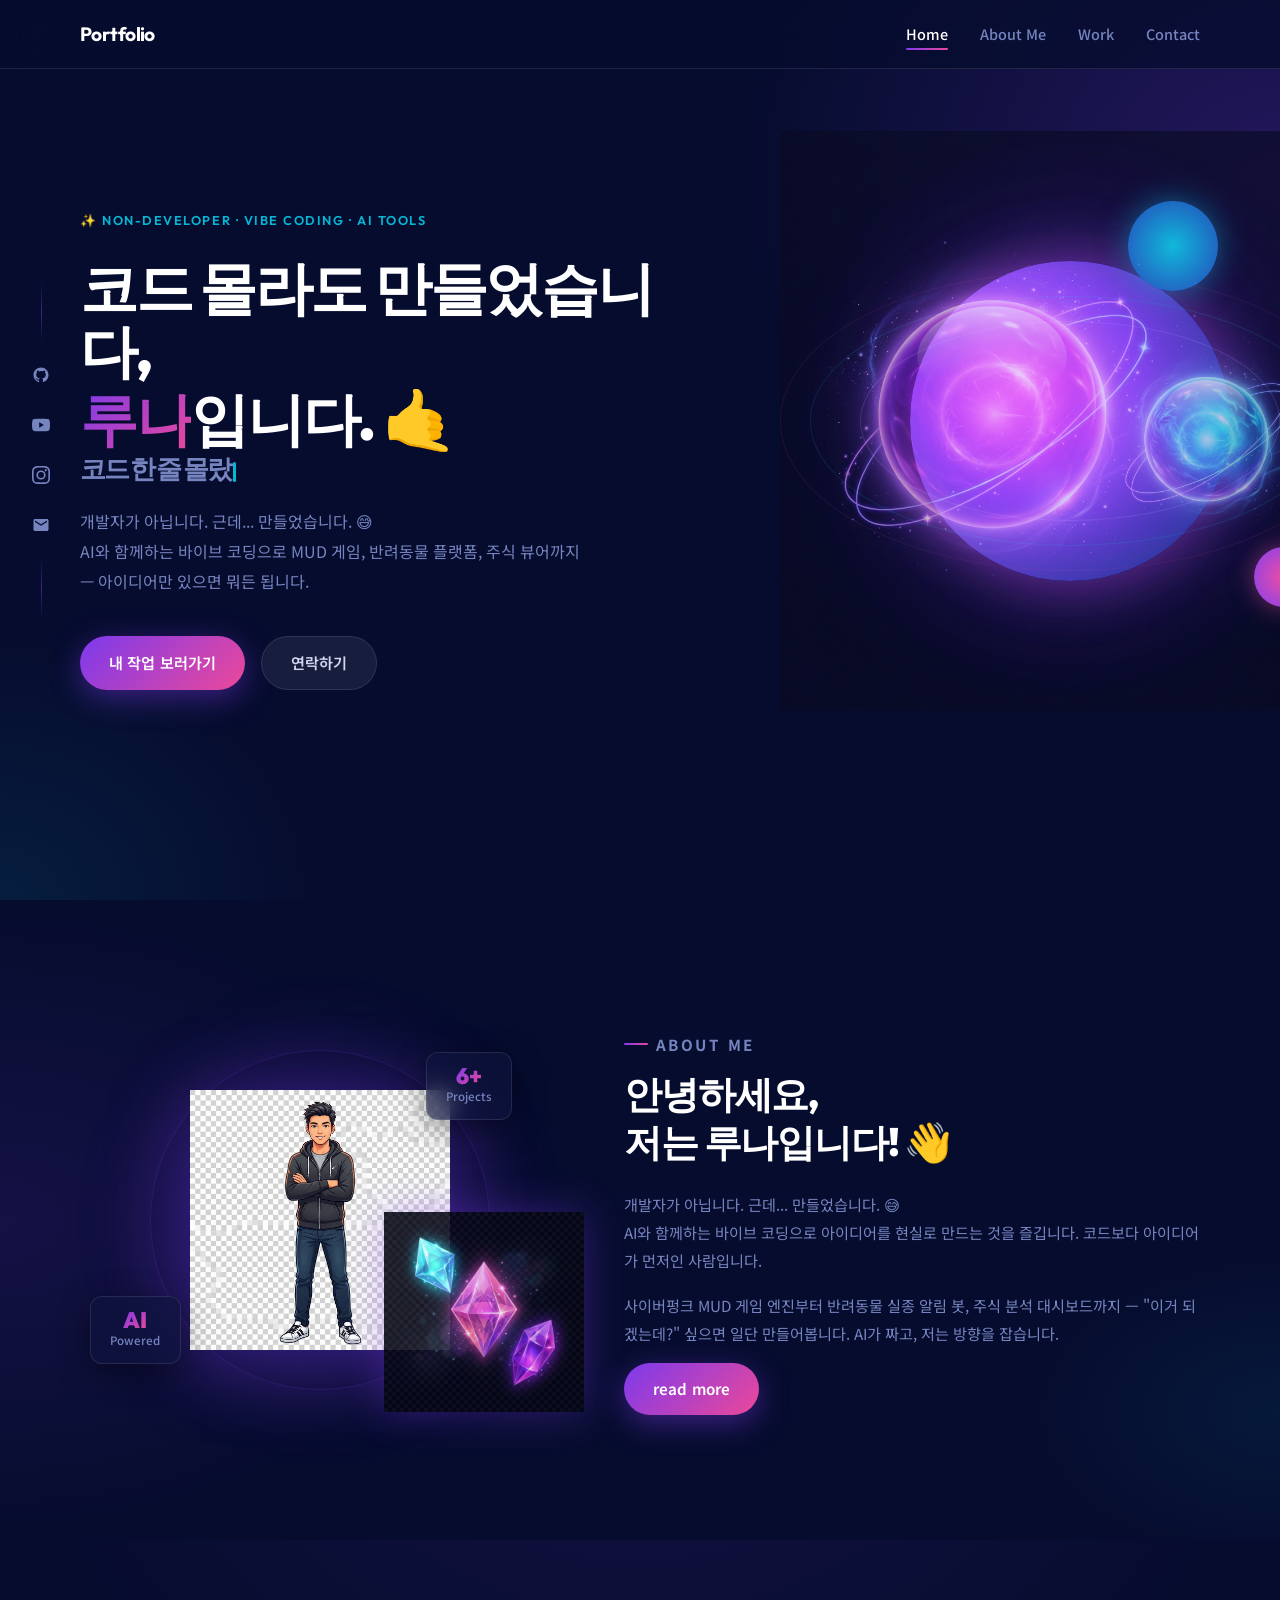
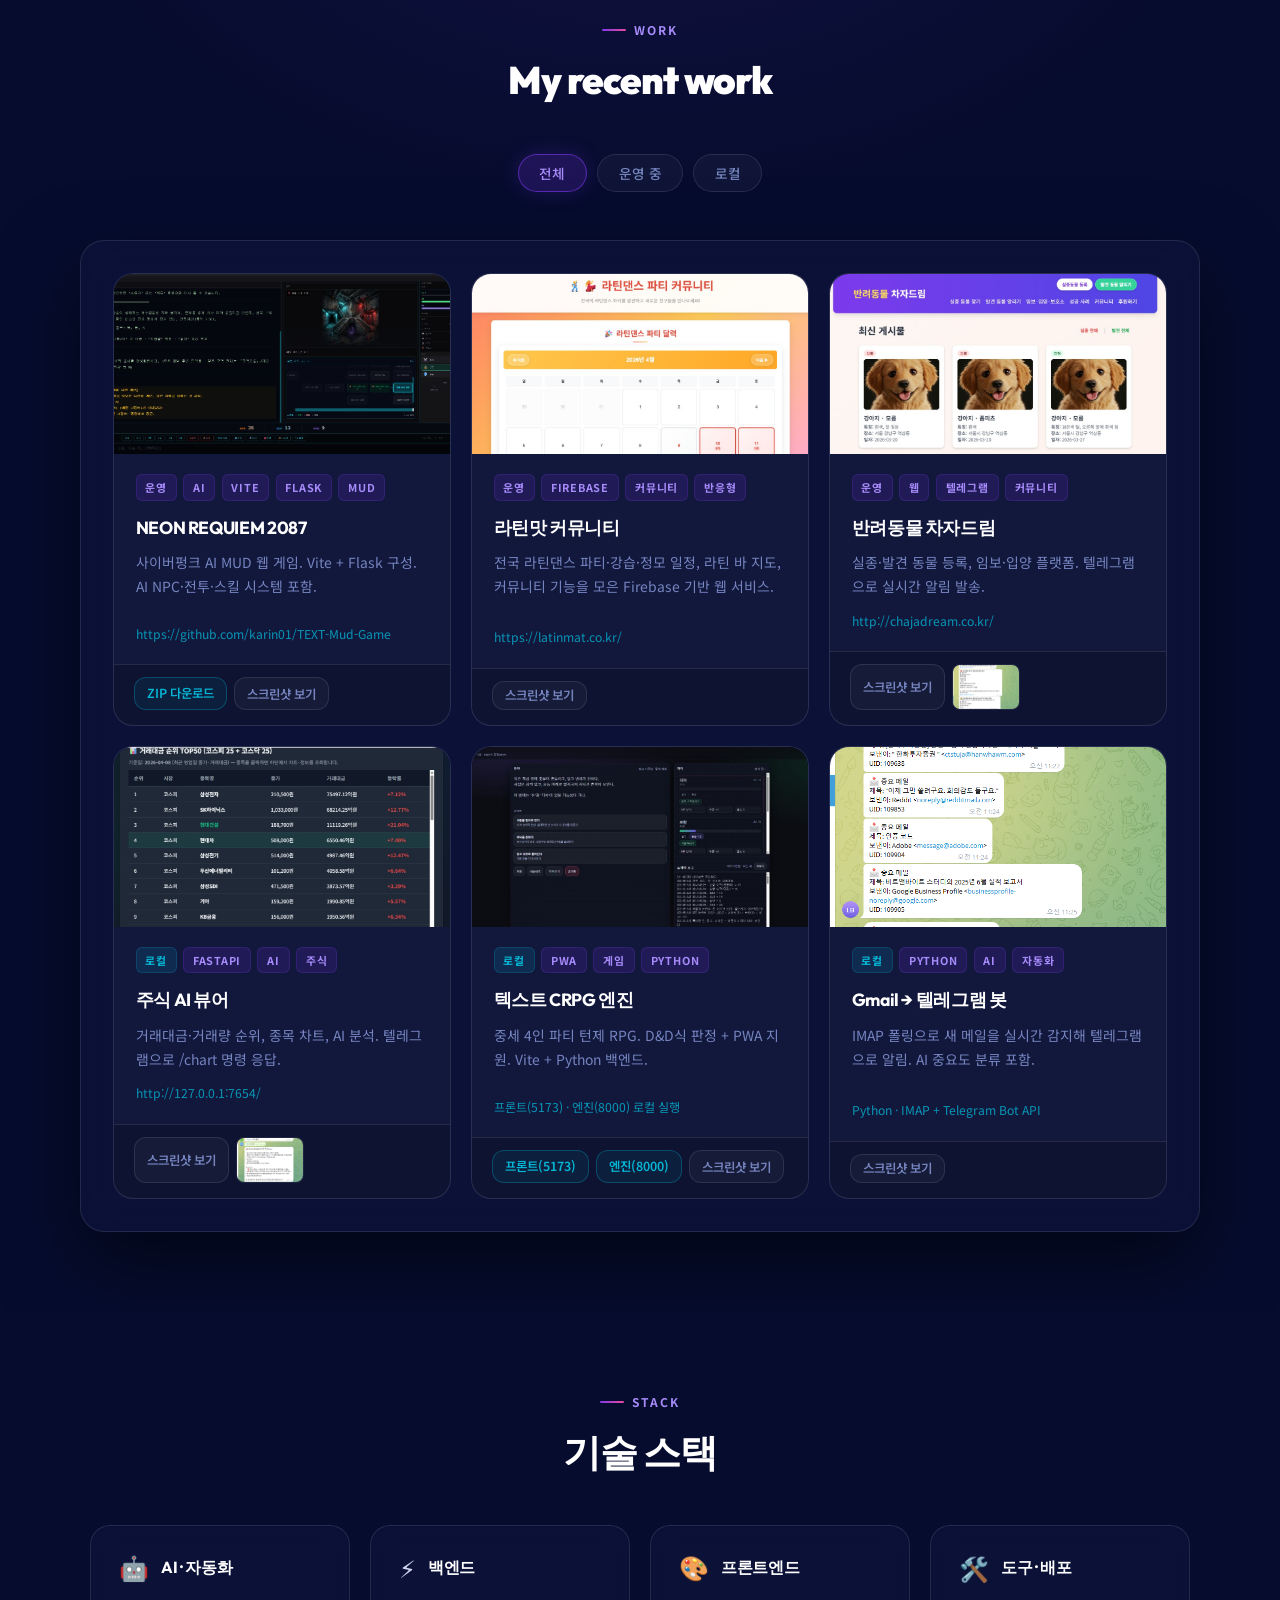
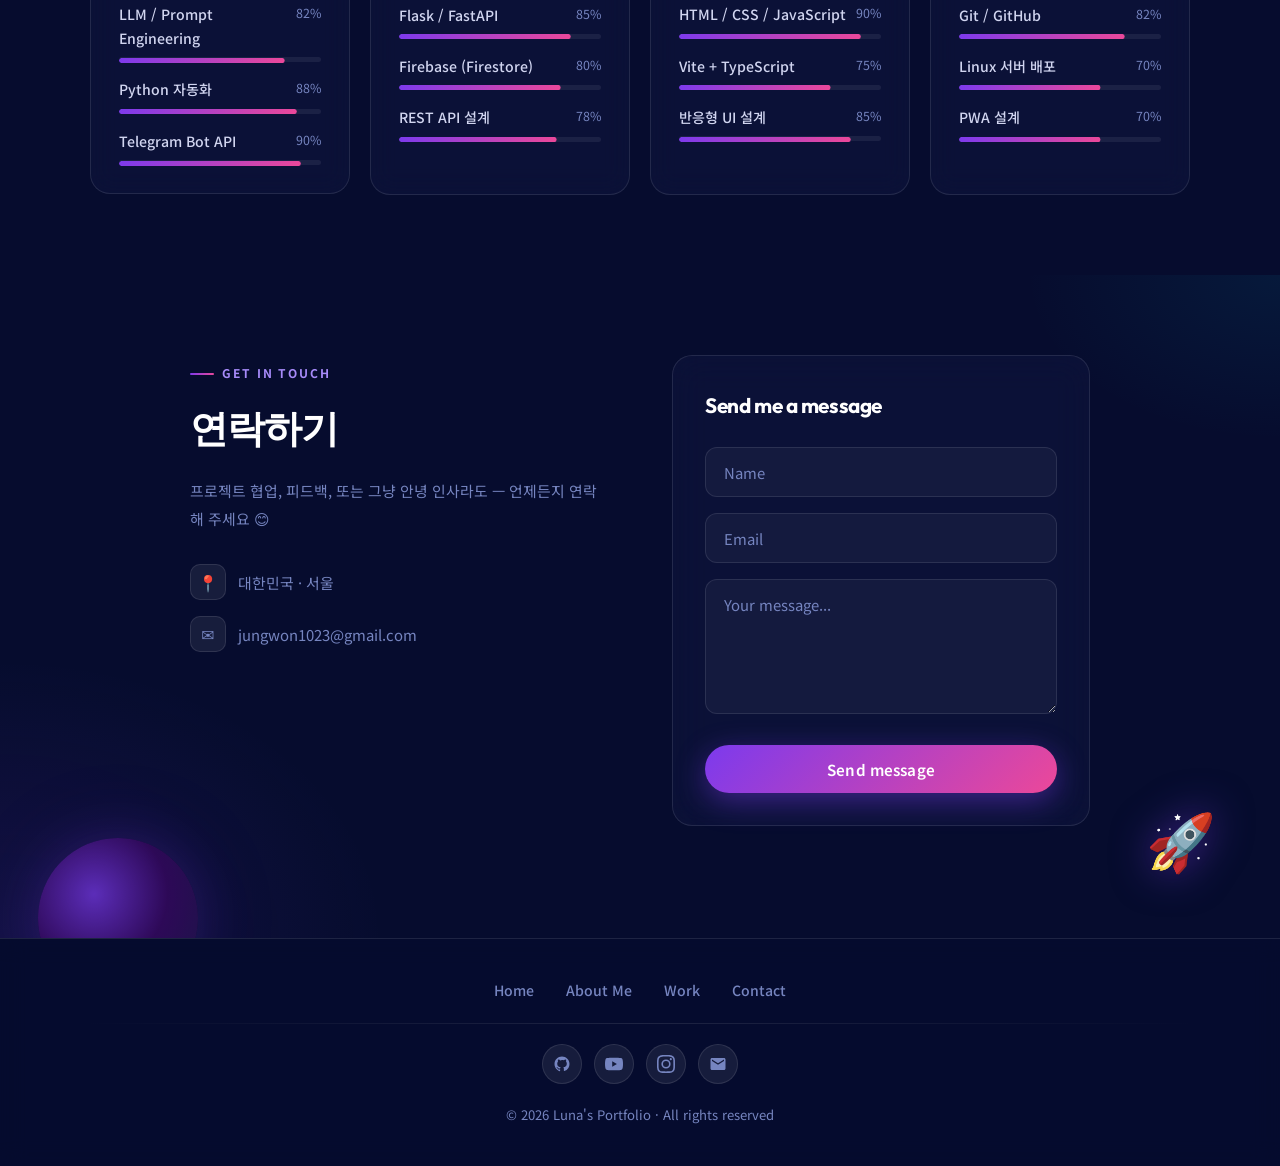
==== commit 5ef5372b: "수정 내용" ====
--- a/index.html
+++ b/index.html
@@ -66,18 +66,18 @@
 
       <!-- 히어로 텍스트 -->
       <div class="hero-content">
-        <p class="hero-eyebrow">🌟 AI Developer · Full-Stack · Automation</p>
+        <p class="hero-eyebrow">✨ Non-Developer · Vibe Coding · AI Tools</p>
         <h1 class="hero-title">
-          <span class="hero-line-1">AI로 세상을 바꾸는</span>
-          <span class="hero-line-2">개발자, <span class="hero-name-grad">루나</span>입니다.</span>
+          <span class="hero-line-1">코드 몰라도 만들었습니다,</span>
+          <span class="hero-line-2"><span class="hero-name-grad">루나</span>입니다. 🤙</span>
           <span class="hero-line-3">
-            <span id="typing-target">사이버펑크 MUD 게임부터<span class="typing-cursor"></span></span>
+            <span id="typing-target">바이브 코딩으로 시작했어요<span class="typing-cursor"></span></span>
           </span>
         </h1>
         <p class="hero-lead">
-          실제 사용자가 쓰는 서비스를 만드는 것을 좋아합니다.
-          Flask·Vite·Firebase·텔레그램 봇 등 다양한 기술로
-          아이디어를 현실로 바꾸고 있습니다.
+          개발자가 아닙니다. 근데... 만들었습니다. 😅<br />
+          AI와 함께하는 바이브 코딩으로 MUD 게임, 반려동물 플랫폼,
+          주식 뷰어까지 — 아이디어만 있으면 뭐든 됩니다.
         </p>
         <div class="hero-actions">
           <a class="btn btn-primary" href="#projects">내 작업 보러가기</a>
@@ -111,13 +111,13 @@
         <p class="section-label">About Me</p>
         <h2>안녕하세요,<br />저는 루나입니다! 👋</h2>
         <p>
-          사용자가 실제로 쓰는 서비스를 만드는 것을 좋아하는 AI 개발자입니다.
-          사이버펑크 MUD 게임 엔진부터 반려동물 플랫폼, 주식 AI 분석 도구까지
-          다양한 분야를 탐구하며 하나씩 완성해가고 있습니다.
+          개발자가 아닙니다. 근데... 만들었습니다. 😅<br />
+          AI와 함께하는 바이브 코딩으로 아이디어를 현실로 만드는 것을 즐깁니다.
+          코드보다 아이디어가 먼저인 사람입니다.
         </p>
         <p>
-          Firebase·Flask·FastAPI·Vite 등의 기술을 활용하며,
-          텔레그램 봇으로 실생활 자동화를 즐깁니다.
+          사이버펑크 MUD 게임 엔진부터 반려동물 실종 알림 봇, 주식 분석 대시보드까지 —
+          "이거 되겠는데?" 싶으면 일단 만들어봅니다. AI가 짜고, 저는 방향을 잡습니다.
         </p>
         <a class="btn btn-primary" href="#projects">read more</a>
       </div>
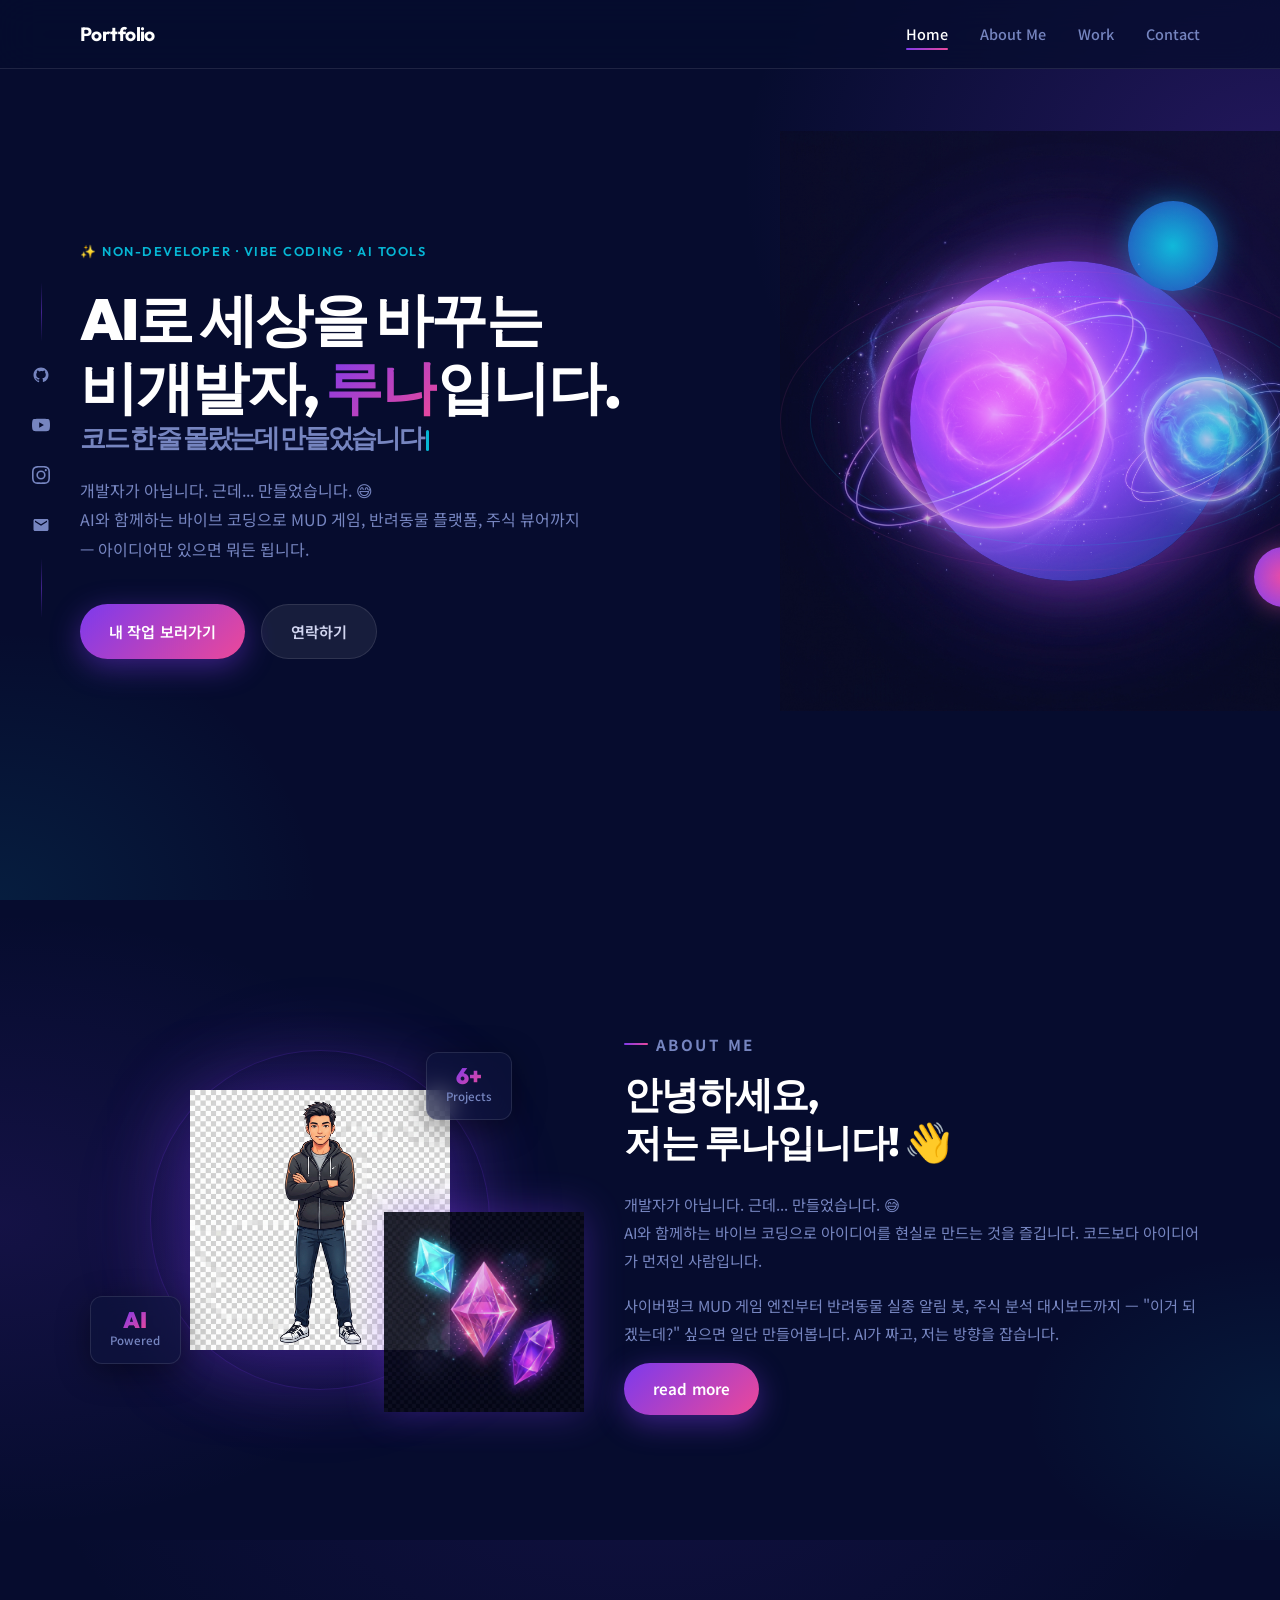
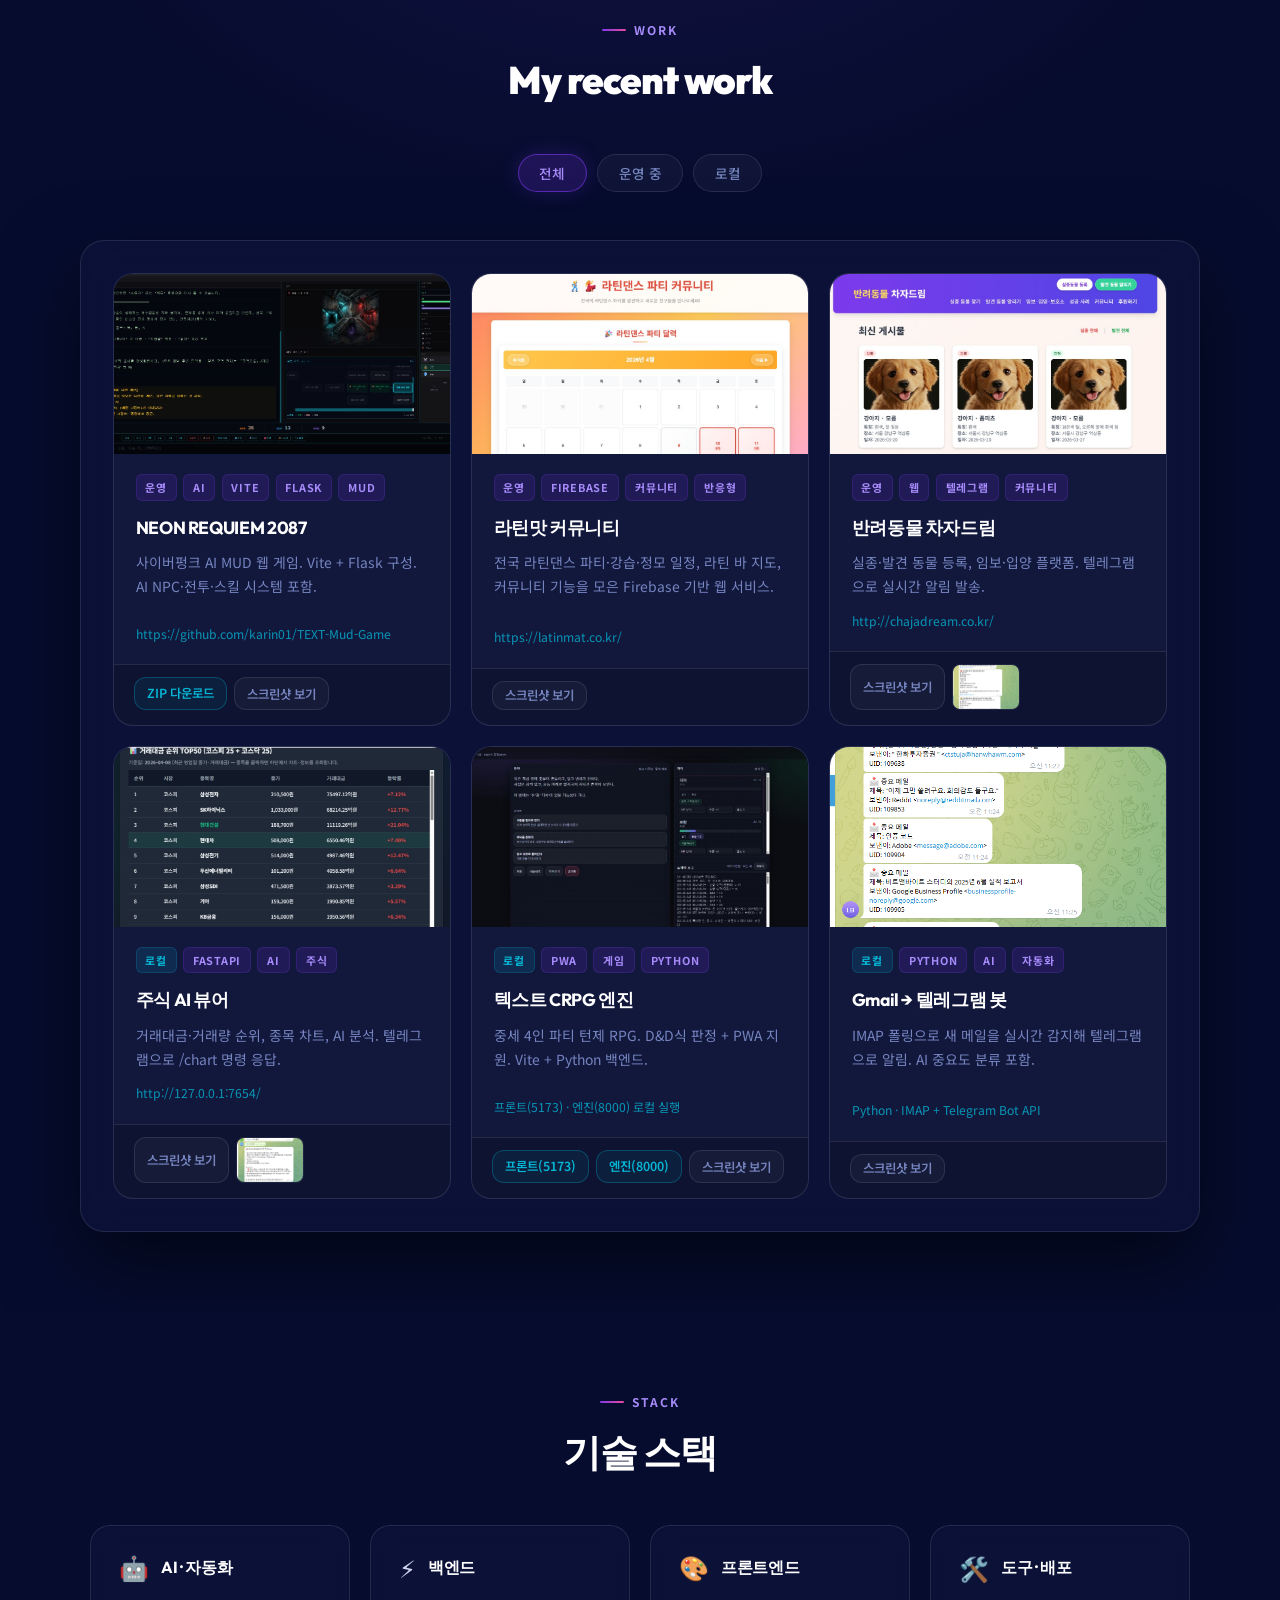
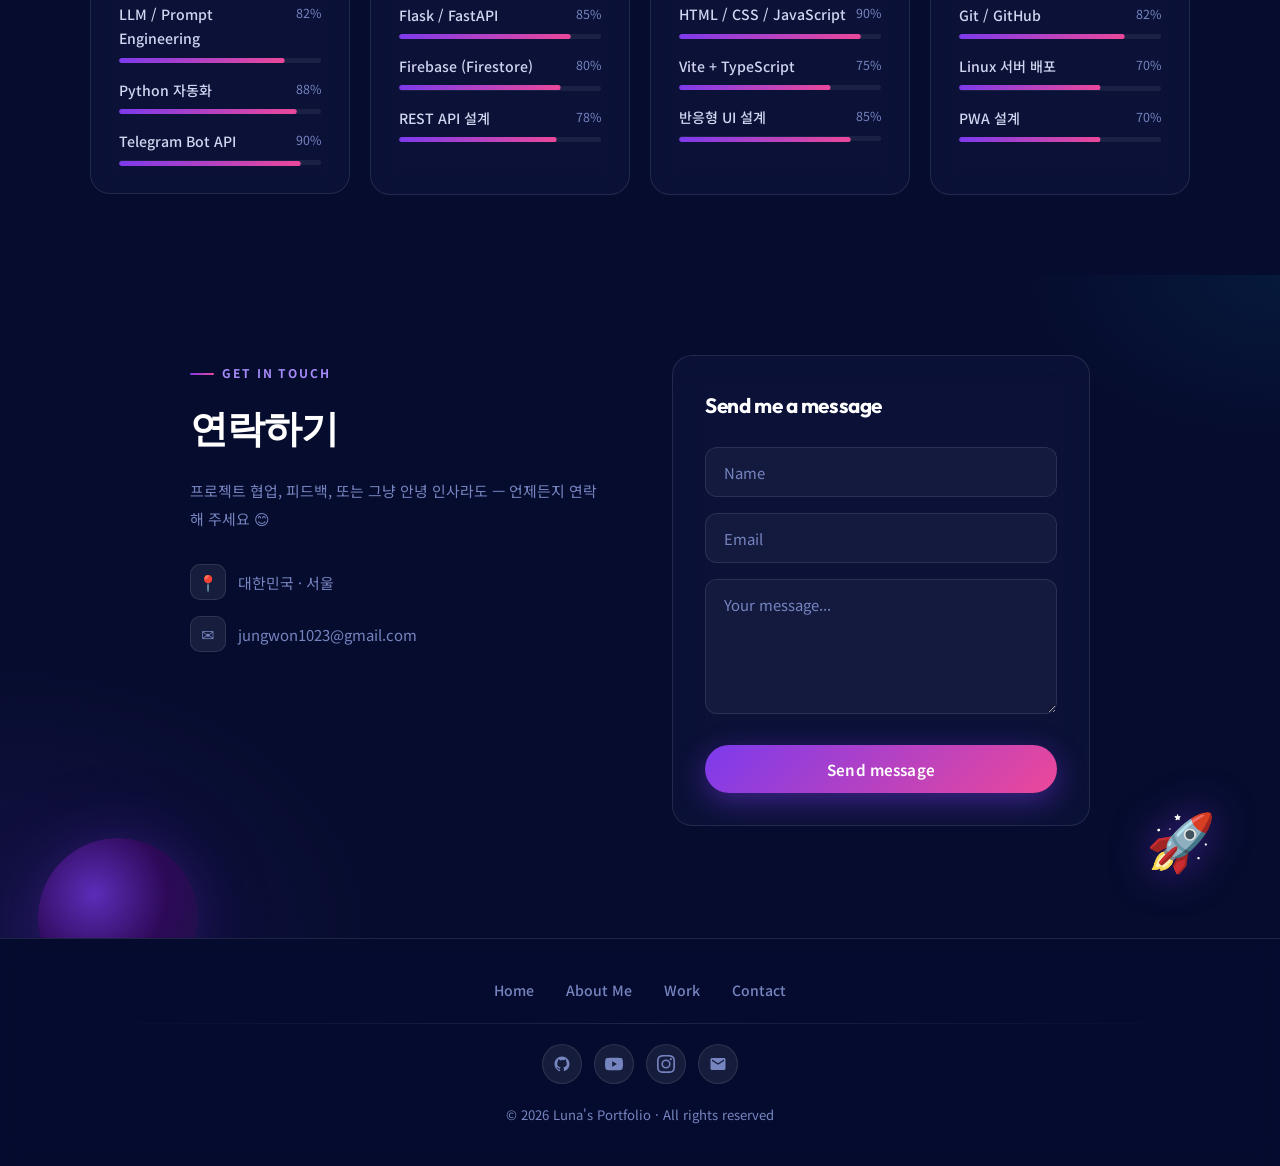
==== commit 70d64b69: "수정 내용" ====
--- a/index.html
+++ b/index.html
@@ -68,8 +68,8 @@
       <div class="hero-content">
         <p class="hero-eyebrow">✨ Non-Developer · Vibe Coding · AI Tools</p>
         <h1 class="hero-title">
-          <span class="hero-line-1">코드 몰라도 만들었습니다,</span>
-          <span class="hero-line-2"><span class="hero-name-grad">루나</span>입니다. 🤙</span>
+          <span class="hero-line-1">AI로 세상을 바꾸는</span>
+          <span class="hero-line-2">비개발자, <span class="hero-name-grad">루나</span>입니다.</span>
           <span class="hero-line-3">
             <span id="typing-target">바이브 코딩으로 시작했어요<span class="typing-cursor"></span></span>
           </span>
